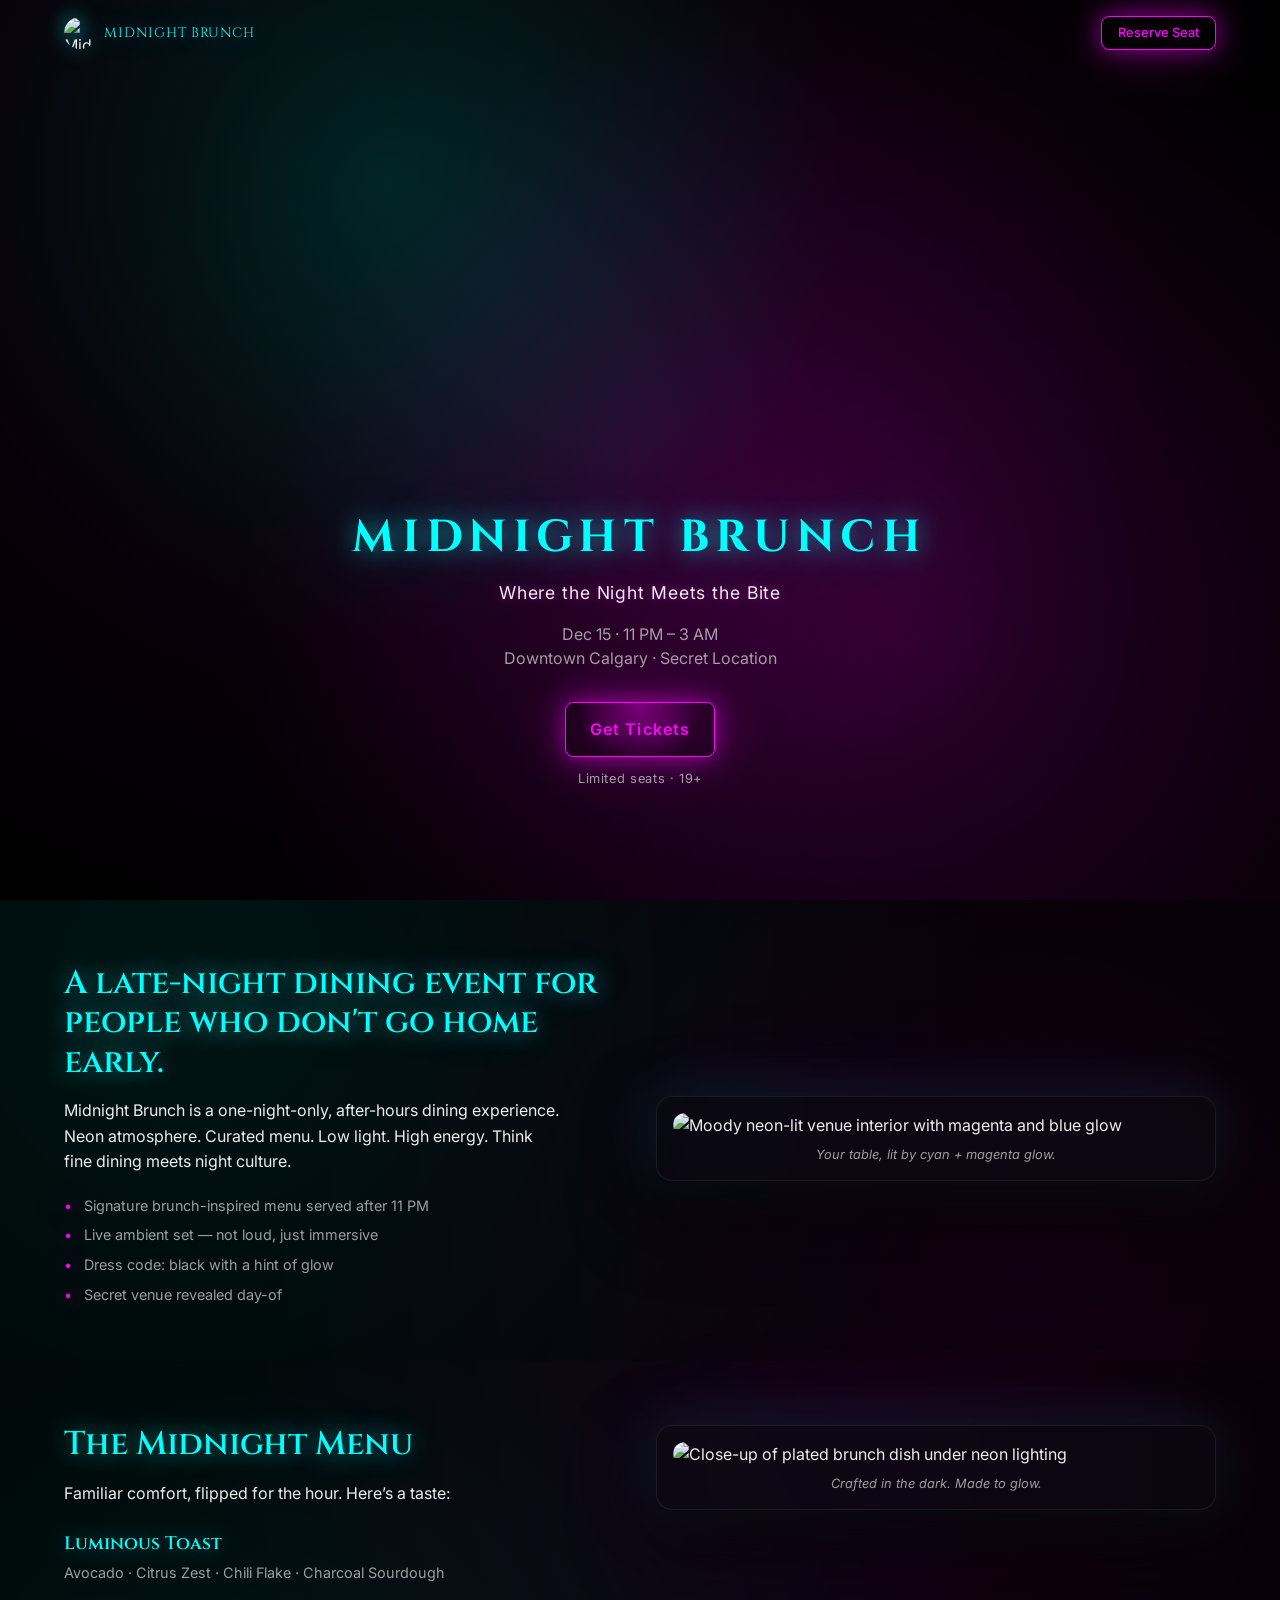
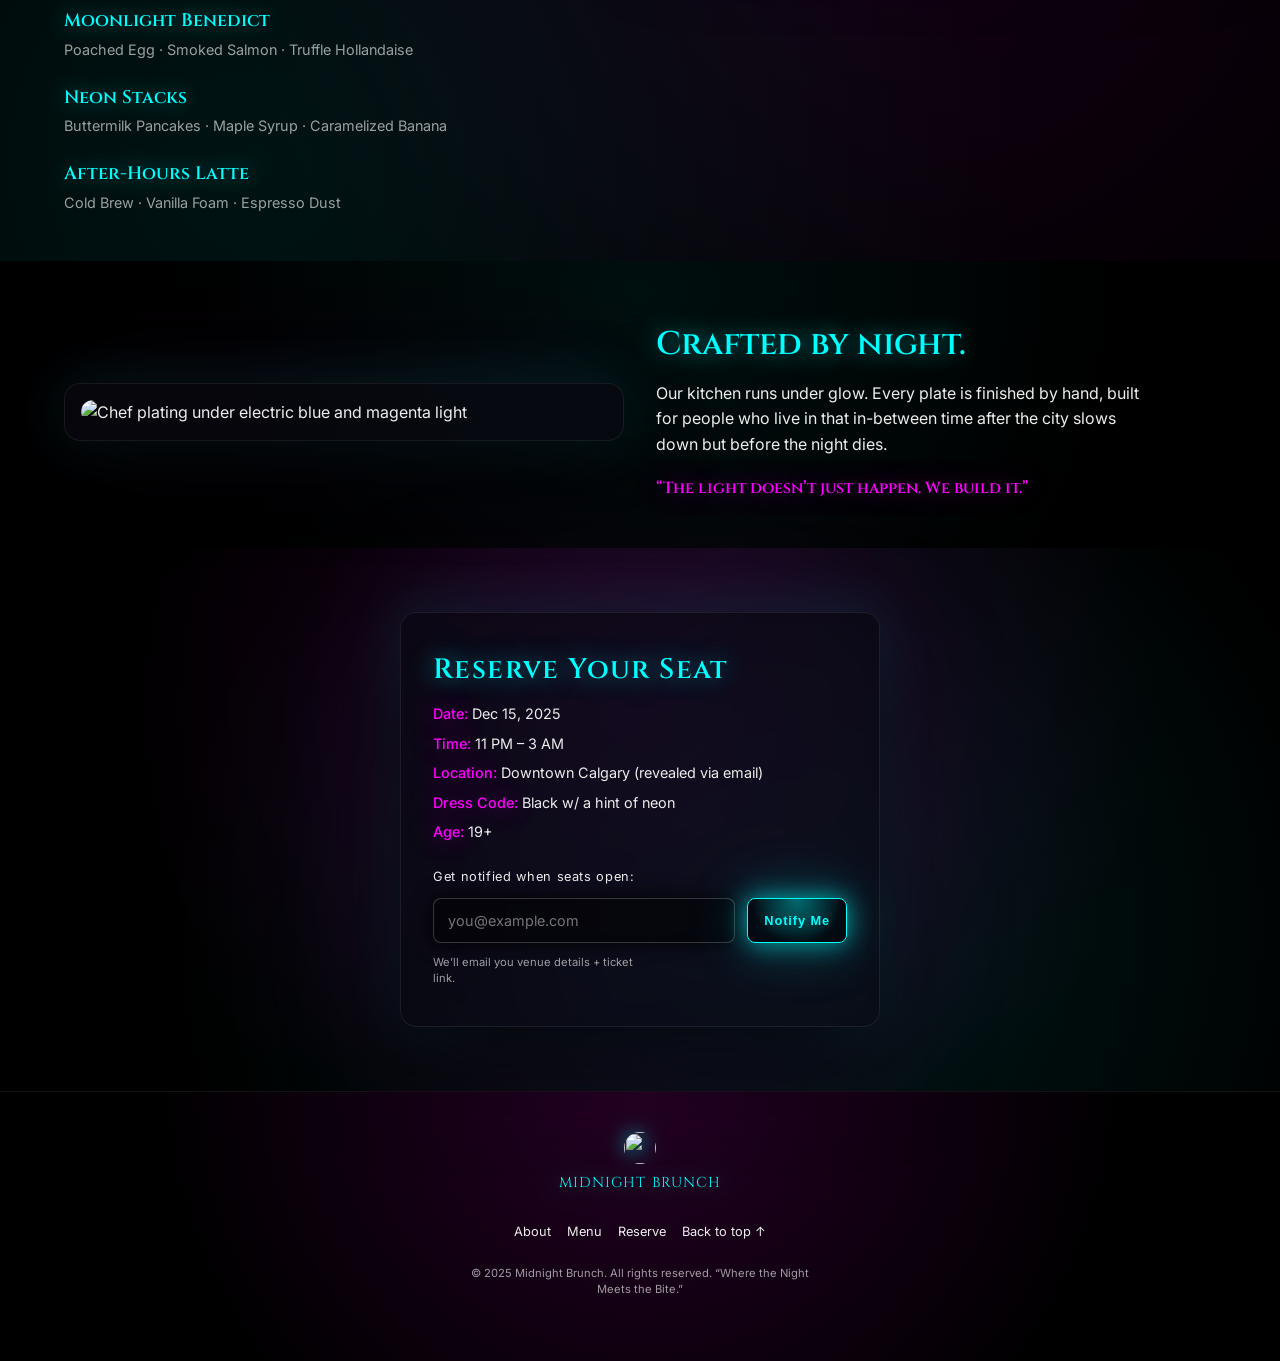
==== index.html @ 927e7ade "first commit" ====
<!DOCTYPE html>
<html lang="en">
<head>
  <meta charset="UTF-8" />
  <meta name="viewport" content="width=device-width, initial-scale=1.0" />
  <title>Midnight Brunch — Where the Night Meets the Bite</title>

  <!-- META for socials / preview -->
  <meta name="description" content="A neon late-night dining experience. Dec 15 · 11 PM – 3 AM · Downtown Calgary. Limited seats." />
  <meta property="og:title" content="Midnight Brunch" />
  <meta property="og:description" content="Where the Night Meets the Bite. Reserve before we sell out." />
  <meta property="og:image" content="assets/hero-bg.jpg" />

  <link rel="stylesheet" href="style.css" />
  <link rel="preconnect" href="https://fonts.gstatic.com" />
  <!-- You can swap these fonts later to Cinzel Decorative + Adobe Clean equivalents.
       For dev preview we’ll use Cinzel + Inter (Google Fonts, free). -->
  <link
    href="https://fonts.googleapis.com/css2?family=Cinzel:wght@600;700&family=Inter:wght@300;400;500;600&display=swap"
    rel="stylesheet"
  />
</head>

<body>
  <!-- ===========================
       HERO / CTA
  ============================ -->
  <header class="hero" id="top">
    <div class="overlay"></div>

    <nav class="nav">
      <div class="brand">
        <img src="assets/logo.svg" alt="Midnight Brunch logo" class="logo" />
        <span class="brand-text">MIDNIGHT BRUNCH</span>
      </div>

      <a class="nav-cta" href="#tickets">
        Reserve Seat
      </a>
    </nav>

    <div class="hero-content">
      <h1 class="hero-title">
        MIDNIGHT BRUNCH
      </h1>

      <p class="hero-tagline">
        Where the Night Meets the Bite
      </p>

      <p class="hero-details">
        Dec 15 · 11 PM – 3 AM<br />
        Downtown Calgary · Secret Location
      </p>

      <a class="primary-cta" href="#tickets">
        Get Tickets
      </a>

      <p class="note-limited">
        Limited seats · 19+
      </p>
    </div>
  </header>

  <!-- ===========================
       SECTION: WHAT IS THIS
  ============================ -->
  <section class="about" id="about">
    <div class="section-inner">
      <div class="about-text">
        <h2 class="section-heading">
          A late-night dining event for people who don't go home early.
        </h2>
        <p class="section-body">
          Midnight Brunch is a one-night-only, after-hours dining experience.
          Neon atmosphere. Curated menu. Low light. High energy.
          Think fine dining meets night culture.
        </p>

        <ul class="event-highlights">
          <li>Signature brunch-inspired menu served after 11 PM</li>
          <li>Live ambient set — not loud, just immersive</li>
          <li>Dress code: black with a hint of glow</li>
          <li>Secret venue revealed day-of</li>
        </ul>
      </div>

      <div class="about-image-card">
        <img
          src="assets/venue.jpg"
          alt="Moody neon-lit venue interior with magenta and blue glow"
          class="about-image"
        />
        <p class="img-caption">Your table, lit by cyan + magenta glow.</p>
      </div>
    </div>
  </section>

  <!-- ===========================
       SECTION: MENU PREVIEW
  ============================ -->
  <section class="menu-preview" id="menu">
    <div class="section-inner">
      <div class="menu-text">
        <h2 class="section-heading">
          The Midnight Menu
        </h2>
        <p class="section-body">
          Familiar comfort, flipped for the hour. Here’s a taste:
        </p>

        <div class="menu-items">
          <div class="menu-item">
            <h3 class="dish-name">Luminous Toast</h3>
            <p class="dish-desc">Avocado · Citrus Zest · Chili Flake · Charcoal Sourdough</p>
          </div>

          <div class="menu-item">
            <h3 class="dish-name">Moonlight Benedict</h3>
            <p class="dish-desc">Poached Egg · Smoked Salmon · Truffle Hollandaise</p>
          </div>

          <div class="menu-item">
            <h3 class="dish-name">Neon Stacks</h3>
            <p class="dish-desc">Buttermilk Pancakes · Maple Syrup · Caramelized Banana</p>
          </div>

          <div class="menu-item">
            <h3 class="dish-name">After-Hours Latte</h3>
            <p class="dish-desc">Cold Brew · Vanilla Foam · Espresso Dust</p>
          </div>
        </div>
      </div>

      <div class="menu-image-card">
        <img
          src="assets/menu.jpg"
          alt="Close-up of plated brunch dish under neon lighting"
          class="menu-image"
        />
        <p class="img-caption">Crafted in the dark. Made to glow.</p>
      </div>
    </div>
  </section>

  <!-- ===========================
       SECTION: EXPERIENCE / TEAM
  ============================ -->
  <section class="team" id="team">
    <div class="section-inner">
      <div class="team-image-card">
        <img
          src="assets/chef.jpg"
          alt="Chef plating under electric blue and magenta light"
          class="team-image"
        />
      </div>

      <div class="team-text">
        <h2 class="section-heading">
          Crafted by night.
        </h2>
        <p class="section-body">
          Our kitchen runs under glow. Every plate is finished by hand,
          built for people who live in that in-between time after the city slows
          down but before the night dies.
        </p>

        <p class="team-line">
          “The light doesn’t just happen. We build it.”
        </p>
      </div>
    </div>
  </section>

  <!-- ===========================
       SECTION: EVENT DETAILS / TICKETS
  ============================ -->
  <section class="tickets" id="tickets" aria-labelledby="tickets-heading">
    <div class="tickets-inner">
      <div class="tickets-card">
        <h2 class="tickets-heading" id="tickets-heading">
          Reserve Your Seat
        </h2>

        <ul class="tickets-details">
          <li><strong>Date:</strong> Dec 15, 2025</li>
          <li><strong>Time:</strong> 11 PM – 3 AM</li>
          <li><strong>Location:</strong> Downtown Calgary (revealed via email)</li>
          <li><strong>Dress Code:</strong> Black w/ a hint of neon</li>
          <li><strong>Age:</strong> 19+</li>
        </ul>

        <form class="tickets-form" action="#" method="post">
          <label class="form-label" for="email">Get notified when seats open:</label>
          <div class="form-row">
            <input
              id="email"
              name="email"
              class="input-email"
              type="email"
              placeholder="you@example.com"
              required
            />
            <button class="btn-reserve" type="submit">
              Notify Me
            </button>
          </div>
          <p class="form-hint">We’ll email you venue details + ticket link.</p>
        </form>
      </div>
    </div>
  </section>

  <!-- ===========================
       FOOTER
  ============================ -->
  <footer class="footer">
    <div class="footer-inner">
      <div class="footer-brand">
        <img src="assets/logo.svg" alt="" class="footer-logo" />
        <p class="footer-name">MIDNIGHT BRUNCH</p>
      </div>

      <ul class="footer-links">
        <li><a href="#about">About</a></li>
        <li><a href="#menu">Menu</a></li>
        <li><a href="#tickets">Reserve</a></li>
        <li><a href="#top">Back to top ↑</a></li>
      </ul>

      <p class="footer-legal">
        © 2025 Midnight Brunch. All rights reserved.  
        “Where the Night Meets the Bite.”
      </p>
    </div>
  </footer>
</body>
</html>
---- style.css ----
/* ---------------------------------
   Midnight Brunch Landing Page
   Style Sheet
   --------------------------------- */

/* ==============
   0. RESET / BASE
   ============== */

* {
  box-sizing: border-box;
  margin: 0;
  padding: 0;
}

:root {
  /* Core brand colors */
  --bg-deep: #000000;
  --bg-panel: rgba(10, 10, 20, 0.6); /* for glassy cards */
  --text-main: #ededed;
  --text-dim: rgba(237, 237, 237, 0.65);

  --blue-neon: #00ffff;
  --magenta-neon: #ff00ff;

  /* accent shadows / glows */
  --blue-glow: 0 0 25px rgba(0, 255, 255, 0.6),
               0 0 60px rgba(0, 255, 255, 0.3);
  --magenta-glow: 0 0 25px rgba(255, 0, 255, 0.5),
                  0 0 60px rgba(255, 0, 255, 0.25);

  --radius-card: 16px;
  --radius-btn: 8px;

  --font-display: "Cinzel", serif;   /* headings */
  --font-body: "Inter", system-ui, -apple-system, BlinkMacSystemFont,
               "Segoe UI", Roboto, "Helvetica Neue", sans-serif;
}

html,
body {
  background-color: var(--bg-deep);
  color: var(--text-main);
  font-family: var(--font-body);
  line-height: 1.5;
  -webkit-font-smoothing: antialiased;
  scroll-behavior: smooth;
  min-height: 100%;
}

/* Utility helpers */
.section-inner,
.tickets-inner,
.footer-inner {
  max-width: 1200px;
  width: 90%;
  margin: 0 auto;
  position: relative;
  z-index: 2;
}

img {
  max-width: 100%;
  display: block;
  border-radius: var(--radius-card);
}

/* Headings */
.section-heading {
  font-family: var(--font-display);
  font-weight: 600;
  color: var(--blue-neon);
  text-shadow: var(--blue-glow);
  font-size: clamp(1.5rem, 1vw + 1rem, 2rem);
  line-height: 1.2;
  margin-bottom: 1rem;
}

.dish-name {
  font-family: var(--font-display);
  font-weight: 600;
  font-size: 1.125rem;
  color: var(--blue-neon);
  text-shadow: var(--blue-glow);
}

.section-body {
  color: var(--text-main);
  font-size: 1rem;
  font-weight: 400;
  line-height: 1.6;
  margin-bottom: 1.25rem;
  max-width: 50ch;
}

.img-caption {
  font-size: 0.8rem;
  color: var(--text-dim);
  margin-top: 0.5rem;
  font-style: italic;
  text-align: center;
}

ul {
  list-style: none;
}

/* ---------------------------------
   1. HERO SECTION
   --------------------------------- */

.hero {
  position: relative;
  min-height: 100vh;
  background: radial-gradient(
      circle at 30% 20%,
      rgba(0, 255, 255, 0.2) 0%,
      rgba(255, 0, 255, 0.05) 40%,
      rgba(0, 0, 0, 0) 70%
    ),
    radial-gradient(
      circle at 70% 70%,
      rgba(255, 0, 255, 0.25) 0%,
      rgba(0, 0, 0, 0) 60%
    ),
    var(--bg-deep);
  display: flex;
  flex-direction: column;
  justify-content: space-between;
  padding-bottom: 4rem;
  padding-top: 1rem;
  overflow: hidden;
}

/* faint film grain overlay vibe */
.hero .overlay {
  pointer-events: none;
  position: absolute;
  inset: 0;
  background: radial-gradient(
    circle at center,
    rgba(0, 0, 0, 0) 0%,
    rgba(0, 0, 0, 0.4) 70%
  );
  z-index: 1;
}

/* NAV BAR */
.nav {
  position: relative;
  z-index: 2;
  max-width: 1200px;
  width: 90%;
  margin: 0 auto 2rem auto;
  display: flex;
  align-items: center;
  justify-content: space-between;
}

.brand {
  display: flex;
  align-items: center;
  gap: 0.5rem;
}

.logo {
  width: 32px;
  height: 32px;
  object-fit: contain;
  filter: drop-shadow(0 0 10px rgba(0,255,255,0.7));
}

.brand-text {
  font-family: var(--font-display);
  font-size: 0.85rem;
  color: var(--blue-neon);
  text-shadow: var(--blue-glow);
  letter-spacing: 0.07em;
}

.nav-cta {
  background: rgba(0, 0, 0, 0.4);
  border: 1px solid var(--magenta-neon);
  color: var(--magenta-neon);
  text-shadow: var(--magenta-glow);
  padding: 0.6rem 1rem;
  border-radius: var(--radius-btn);
  font-size: 0.8rem;
  font-weight: 500;
  line-height: 1;
  text-decoration: none;
  box-shadow: var(--magenta-glow);
  transition: all 0.15s linear;
}

.nav-cta:hover {
  background: rgba(255, 0, 255, 0.08);
  box-shadow: 0 0 30px rgba(255, 0, 255, 0.6);
}

/* HERO CONTENT */
.hero-content {
  position: relative;
  z-index: 2;
  max-width: 1200px;
  width: 90%;
  margin: 0 auto;
  text-align: center;
  padding-bottom: 3rem;
}

.hero-title {
  font-family: var(--font-display);
  font-weight: 700;
  font-size: clamp(2rem, 1vw + 1.5rem, 3rem);
  color: var(--blue-neon);
  text-shadow: var(--blue-glow);
  letter-spacing: 0.15em;
  line-height: 1.15;
  margin-bottom: 1rem;
}

.hero-tagline {
  font-size: 1rem;
  font-weight: 400;
  color: var(--text-main);
  text-shadow: 0 0 10px rgba(255,0,255,0.4);
  margin-bottom: 1rem;
  letter-spacing: 0.05em;
}

.hero-details {
  font-size: 0.9rem;
  color: var(--text-dim);
  line-height: 1.5;
  margin-bottom: 2rem;
}

/* Main call to action button */
.primary-cta {
  display: inline-block;
  background: radial-gradient(
    circle at 50% 0%,
    rgba(255, 0, 255, 0.4) 0%,
    rgba(0, 0, 0, 0) 70%
  );
  border: 1px solid var(--magenta-neon);
  color: var(--magenta-neon);
  text-shadow: var(--magenta-glow);
  box-shadow: var(--magenta-glow);
  padding: 0.9rem 1.5rem;
  border-radius: var(--radius-btn);
  font-size: 0.9rem;
  font-weight: 600;
  letter-spacing: 0.07em;
  text-decoration: none;
  transition: all 0.15s linear;
}

.primary-cta:hover {
  background: rgba(255,0,255,0.08);
  box-shadow: 0 0 40px rgba(255,0,255,0.7);
}

.note-limited {
  margin-top: 0.75rem;
  font-size: 0.75rem;
  color: var(--text-dim);
  letter-spacing: 0.05em;
}

/* ---------------------------------
   2. ABOUT SECTION
   --------------------------------- */

.about {
  padding: 4rem 0 3rem;
  position: relative;
  background:
    radial-gradient(
      circle at 15% 20%,
      rgba(0,255,255,0.08) 0%,
      rgba(0,0,0,0) 70%
    ),
    radial-gradient(
      circle at 80% 80%,
      rgba(255,0,255,0.07) 0%,
      rgba(0,0,0,0) 70%
    ),
    var(--bg-deep);
}

.about .section-inner {
  display: grid;
  gap: 2rem;
}

.about-text .event-highlights {
  margin-top: 1rem;
  color: var(--text-dim);
  font-size: 0.9rem;
  line-height: 1.5;
}

.about-text .event-highlights li {
  margin-bottom: 0.5rem;
  position: relative;
  padding-left: 1.25rem;
}

.about-text .event-highlights li::before {
  content: "•";
  position: absolute;
  left: 0;
  top: 0;
  color: var(--magenta-neon);
  text-shadow: var(--magenta-glow);
}

.about-image-card {
  background: var(--bg-panel);
  border: 1px solid rgba(255,255,255,0.07);
  box-shadow: 0 30px 80px rgba(0,0,0,0.8),
              0 0 60px rgba(0,255,255,0.12),
              0 0 120px rgba(255,0,255,0.08);
  border-radius: var(--radius-card);
  padding: 1rem;
}

.about-image {
  width: 100%;
  height: auto;
  border-radius: var(--radius-card);
  object-fit: cover;
}

/* ---------------------------------
   3. MENU PREVIEW
   --------------------------------- */

.menu-preview {
  padding: 4rem 0 3rem;
  background:
    radial-gradient(
      circle at 70% 20%,
      rgba(255,0,255,0.08) 0%,
      rgba(0,0,0,0) 70%
    ),
    radial-gradient(
      circle at 20% 80%,
      rgba(0,255,255,0.08) 0%,
      rgba(0,0,0,0) 70%
    ),
    var(--bg-deep);
}

.menu-preview .section-inner {
  display: grid;
  gap: 2rem;
}

.menu-items {
  display: grid;
  gap: 1.5rem;
  margin-top: 1.5rem;
}

.menu-item .dish-desc {
  font-size: 0.9rem;
  color: var(--text-dim);
  line-height: 1.4;
  margin-top: 0.35rem;
}

.menu-image-card {
  background: var(--bg-panel);
  border: 1px solid rgba(255,255,255,0.07);
  box-shadow: 0 30px 80px rgba(0,0,0,0.8),
              0 0 60px rgba(0,255,255,0.12),
              0 0 120px rgba(255,0,255,0.08);
  border-radius: var(--radius-card);
  padding: 1rem;
}

.menu-image {
  width: 100%;
  border-radius: var(--radius-card);
  object-fit: cover;
}

/* ---------------------------------
   4. TEAM / EXPERIENCE
   --------------------------------- */

.team {
  padding: 4rem 0 3rem;
  background:
    radial-gradient(
      circle at 50% 10%,
      rgba(0,255,255,0.06) 0%,
      rgba(0,0,0,0) 70%
    ),
    var(--bg-deep);
}

.team .section-inner {
  display: grid;
  gap: 2rem;
}

.team-image-card {
  background: var(--bg-panel);
  border: 1px solid rgba(255,255,255,0.07);
  box-shadow: 0 30px 80px rgba(0,0,0,0.8),
              0 0 60px rgba(0,255,255,0.12),
              0 0 120px rgba(255,0,255,0.08);
  border-radius: var(--radius-card);
  padding: 1rem;
}

.team-image {
  width: 100%;
  border-radius: var(--radius-card);
  object-fit: cover;
}

.team-text .team-line {
  margin-top: 1rem;
  font-family: var(--font-display);
  font-weight: 600;
  font-size: 1rem;
  color: var(--magenta-neon);
  text-shadow: var(--magenta-glow);
  line-height: 1.4;
}

/* ---------------------------------
   5. TICKETS / FORM
   --------------------------------- */

.tickets {
  position: relative;
  padding: 4rem 0 4rem;
  background:
    radial-gradient(
      circle at 50% 30%,
      rgba(255,0,255,0.12) 0%,
      rgba(0,0,0,0) 70%
    ),
    radial-gradient(
      circle at 60% 70%,
      rgba(0,255,255,0.1) 0%,
      rgba(0,0,0,0) 70%
    ),
    var(--bg-deep);
}

.tickets-inner {
  display: flex;
  justify-content: center;
}

.tickets-card {
  width: 100%;
  max-width: 480px;
  background: rgba(10,10,20,0.55);
  border: 1px solid rgba(255,255,255,0.08);
  border-radius: var(--radius-card);
  box-shadow:
    0 30px 100px rgba(0,0,0,0.9),
    0 0 60px rgba(0,255,255,0.14),
    0 0 160px rgba(255,0,255,0.12);
  padding: 2rem 1.5rem;
  text-align: left;
  backdrop-filter: blur(6px);
  -webkit-backdrop-filter: blur(6px);
}

.tickets-heading {
  font-family: var(--font-display);
  font-weight: 600;
  font-size: 1.5rem;
  color: var(--blue-neon);
  text-shadow: var(--blue-glow);
  margin-bottom: 1rem;
  letter-spacing: 0.05em;
  line-height: 1.2;
}

.tickets-details {
  font-size: 0.9rem;
  color: var(--text-main);
  line-height: 1.6;
  margin-bottom: 1.5rem;
}

.tickets-details li + li {
  margin-top: 0.4rem;
}

.tickets-details strong {
  color: var(--magenta-neon);
  text-shadow: var(--magenta-glow);
  font-weight: 500;
}

/* FORM */
.tickets-form {
  display: grid;
  gap: 0.75rem;
}

.form-label {
  font-size: 0.8rem;
  color: var(--text-main);
  letter-spacing: 0.05em;
}

.form-row {
  display: flex;
  flex-wrap: wrap;
  gap: 0.75rem;
}

.input-email {
  flex: 1;
  min-width: 0;
  background: rgba(0,0,0,0.5);
  border: 1px solid rgba(255,255,255,0.2);
  border-radius: var(--radius-btn);
  color: var(--text-main);
  font-family: var(--font-body);
  font-size: 0.9rem;
  padding: 0.8rem 0.9rem;
  outline: none;
  box-shadow: 0 0 20px rgba(0,0,0,0.9);
}

.input-email:focus {
  border-color: var(--blue-neon);
  box-shadow: 0 0 15px rgba(0,255,255,0.6), 0 0 40px rgba(0,255,255,0.3);
}

.btn-reserve {
  background: radial-gradient(
    circle at 50% 0%,
    rgba(0,255,255,0.4) 0%,
    rgba(0,0,0,0) 70%
  );
  border: 1px solid var(--blue-neon);
  color: var(--blue-neon);
  text-shadow: var(--blue-glow);
  box-shadow: var(--blue-glow);
  border-radius: var(--radius-btn);
  padding: 0.8rem 1rem;
  font-size: 0.8rem;
  font-weight: 600;
  letter-spacing: 0.07em;
  cursor: pointer;
  flex-shrink: 0;
  background-color: rgba(0,0,0,0.4);
}

.btn-reserve:hover {
  background-color: rgba(0,255,255,0.08);
  box-shadow: 0 0 40px rgba(0,255,255,0.7);
}

.form-hint {
  font-size: 0.7rem;
  color: var(--text-dim);
  line-height: 1.4;
  max-width: 32ch;
}

/* ---------------------------------
   6. FOOTER
   --------------------------------- */

.footer {
  background-color: #000000;
  border-top: 1px solid rgba(255,255,255,0.07);
  padding: 2.5rem 0 4rem;
  position: relative;
  background-image: radial-gradient(
    circle at 50% -10%,
    rgba(255, 0, 255, 0.15) 0%,
    rgba(0, 0, 0, 0) 70%
  );
}

.footer-inner {
  text-align: center;
}

.footer-brand {
  display: flex;
  flex-direction: column;
  align-items: center;
  gap: 0.5rem;
  margin-bottom: 1.5rem;
}

.footer-logo {
  width: 32px;
  height: 32px;
  object-fit: contain;
  filter: drop-shadow(0 0 10px rgba(0,255,255,0.7));
}

.footer-name {
  font-family: var(--font-display);
  font-size: 0.9rem;
  color: var(--blue-neon);
  text-shadow: var(--blue-glow);
  letter-spacing: 0.07em;
}

.footer-links {
  list-style: none;
  display: flex;
  flex-wrap: wrap;
  gap: 1rem;
  justify-content: center;
  margin-bottom: 1.5rem;
}

.footer-links a {
  color: var(--text-main);
  font-size: 0.8rem;
  text-decoration: none;
  transition: color 0.15s linear, text-shadow 0.15s linear;
}

.footer-links a:hover {
  color: var(--magenta-neon);
  text-shadow: var(--magenta-glow);
}

.footer-legal {
  font-size: 0.7rem;
  color: var(--text-dim);
  line-height: 1.4;
  max-width: 50ch;
  margin: 0 auto;
  text-align: center;
}

/* ---------------------------------
   7. RESPONSIVE LAYOUT
   --------------------------------- */

/* On wider screens, put sections into 2-column layouts
   (image/text side by side) */
@media (min-width: 768px) {
  .about .section-inner {
    grid-template-columns: 1fr 1fr;
    align-items: center;
  }

  .menu-preview .section-inner {
    grid-template-columns: 1fr 1fr;
    align-items: flex-start;
  }

  .team .section-inner {
    grid-template-columns: 1fr 1fr;
    align-items: center;
  }

  .hero-content {
    max-width: 800px;
  }

  .hero-title {
    font-size: clamp(2.5rem, 1vw + 2rem, 3.5rem);
  }

  .hero-tagline {
    font-size: 1.1rem;
  }

  .hero-details {
    font-size: 1rem;
  }

  .primary-cta {
    font-size: 1rem;
  }

  .note-limited {
    font-size: 0.8rem;
  }

  .tickets-card {
    padding: 2.5rem 2rem;
  }

  .tickets-heading {
    font-size: 1.75rem;
  }

  .section-heading {
    font-size: clamp(1.75rem, 1vw + 1.25rem, 2.25rem);
  }
}
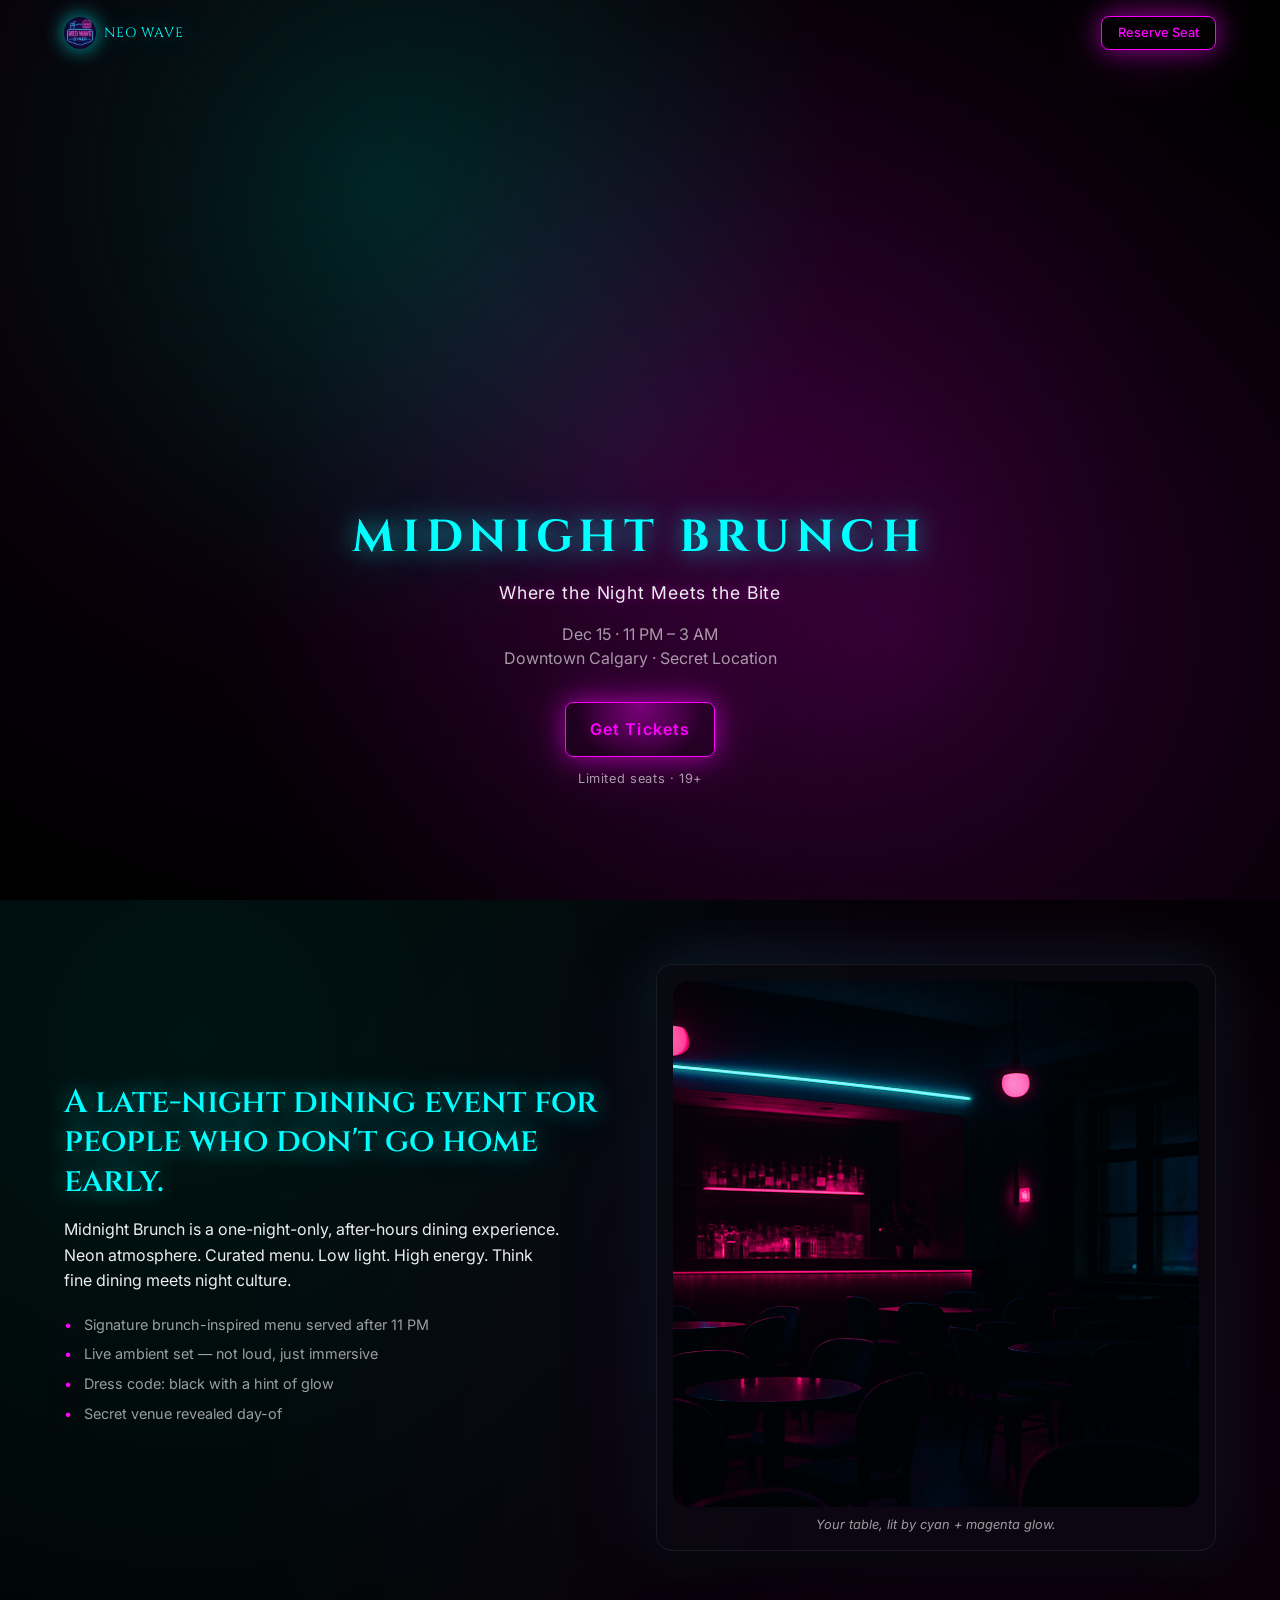
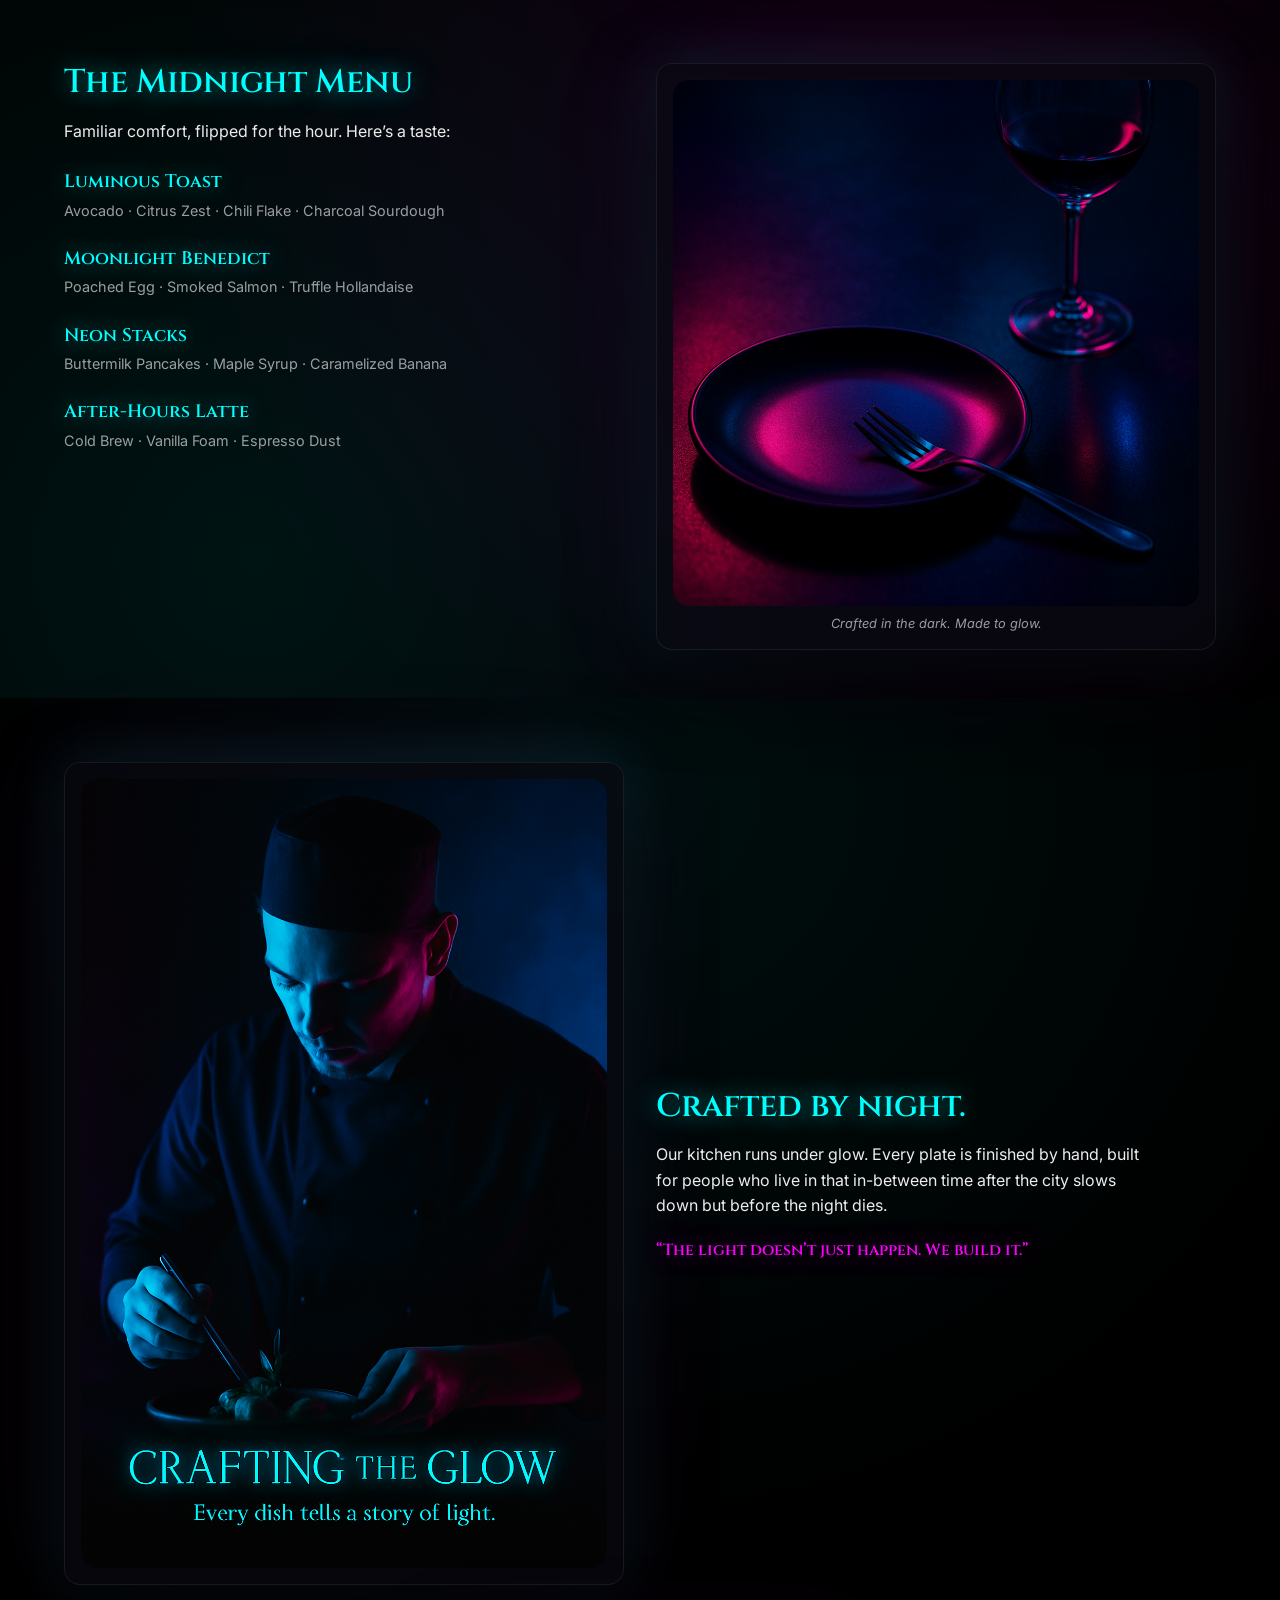
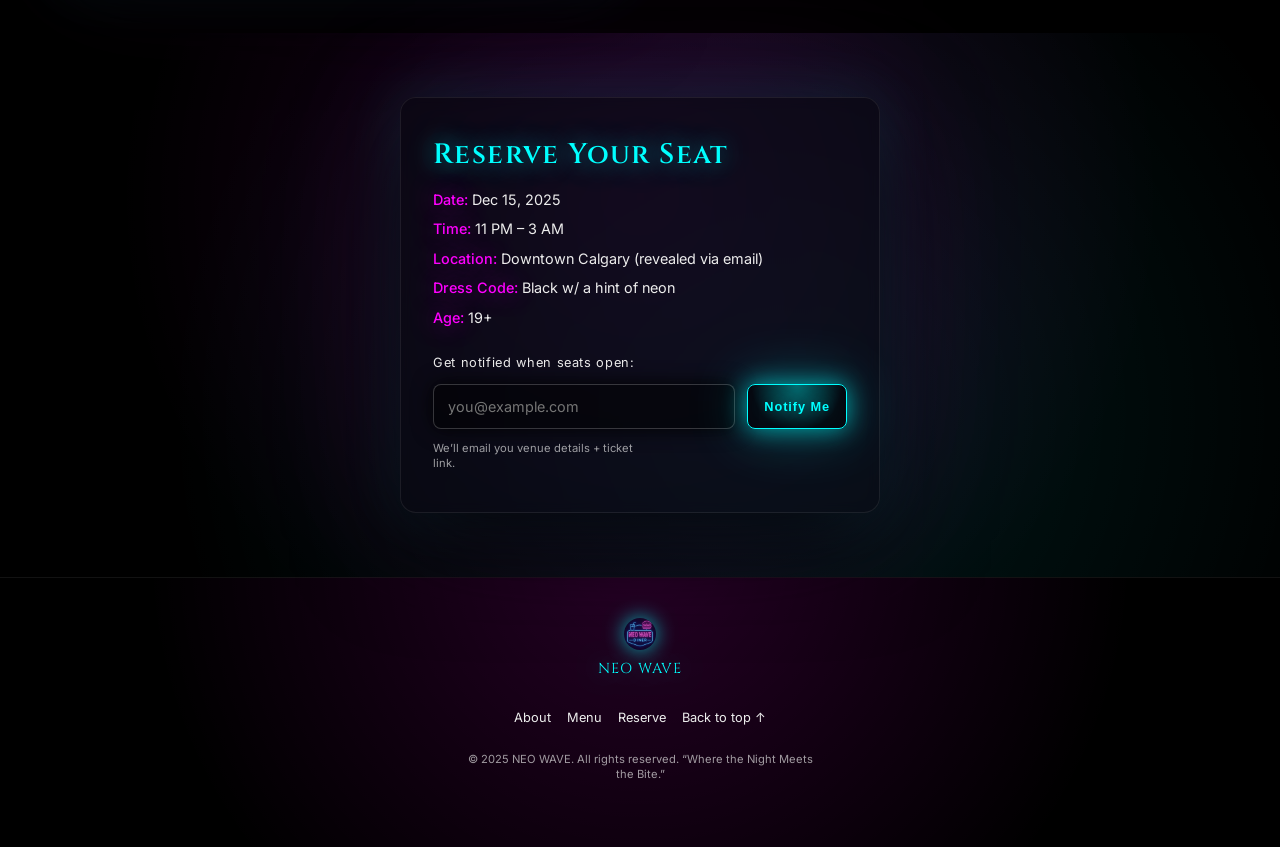
==== commit 11188f2f: "2ND COMMIT" ====
--- a/index.html
+++ b/index.html
@@ -30,8 +30,8 @@
 
     <nav class="nav">
       <div class="brand">
-        <img src="assets/logo.svg" alt="Midnight Brunch logo" class="logo" />
-        <span class="brand-text">MIDNIGHT BRUNCH</span>
+        <img src="assets/logo.png" alt="NEO WAVE LOGO" class="logo" />
+        <span class="brand-text">NEO WAVE</span>
       </div>
 
       <a class="nav-cta" href="#tickets">
@@ -88,7 +88,7 @@
 
       <div class="about-image-card">
         <img
-          src="assets/venue.jpg"
+          src="assets/venue.png"
           alt="Moody neon-lit venue interior with magenta and blue glow"
           class="about-image"
         />
@@ -135,7 +135,7 @@
 
       <div class="menu-image-card">
         <img
-          src="assets/menu.jpg"
+          src="assets/menu.png"
           alt="Close-up of plated brunch dish under neon lighting"
           class="menu-image"
         />
@@ -151,7 +151,7 @@
     <div class="section-inner">
       <div class="team-image-card">
         <img
-          src="assets/chef.jpg"
+          src="assets/chef.png"
           alt="Chef plating under electric blue and magenta light"
           class="team-image"
         />
@@ -219,8 +219,8 @@
   <footer class="footer">
     <div class="footer-inner">
       <div class="footer-brand">
-        <img src="assets/logo.svg" alt="" class="footer-logo" />
-        <p class="footer-name">MIDNIGHT BRUNCH</p>
+        <img src="assets/logo.png" alt="" class="footer-logo" />
+        <p class="footer-name">NEO WAVE</p>
       </div>
 
       <ul class="footer-links">
@@ -231,7 +231,7 @@
       </ul>
 
       <p class="footer-legal">
-        © 2025 Midnight Brunch. All rights reserved.  
+        © 2025 NEO WAVE. All rights reserved.  
         “Where the Night Meets the Bite.”
       </p>
     </div>
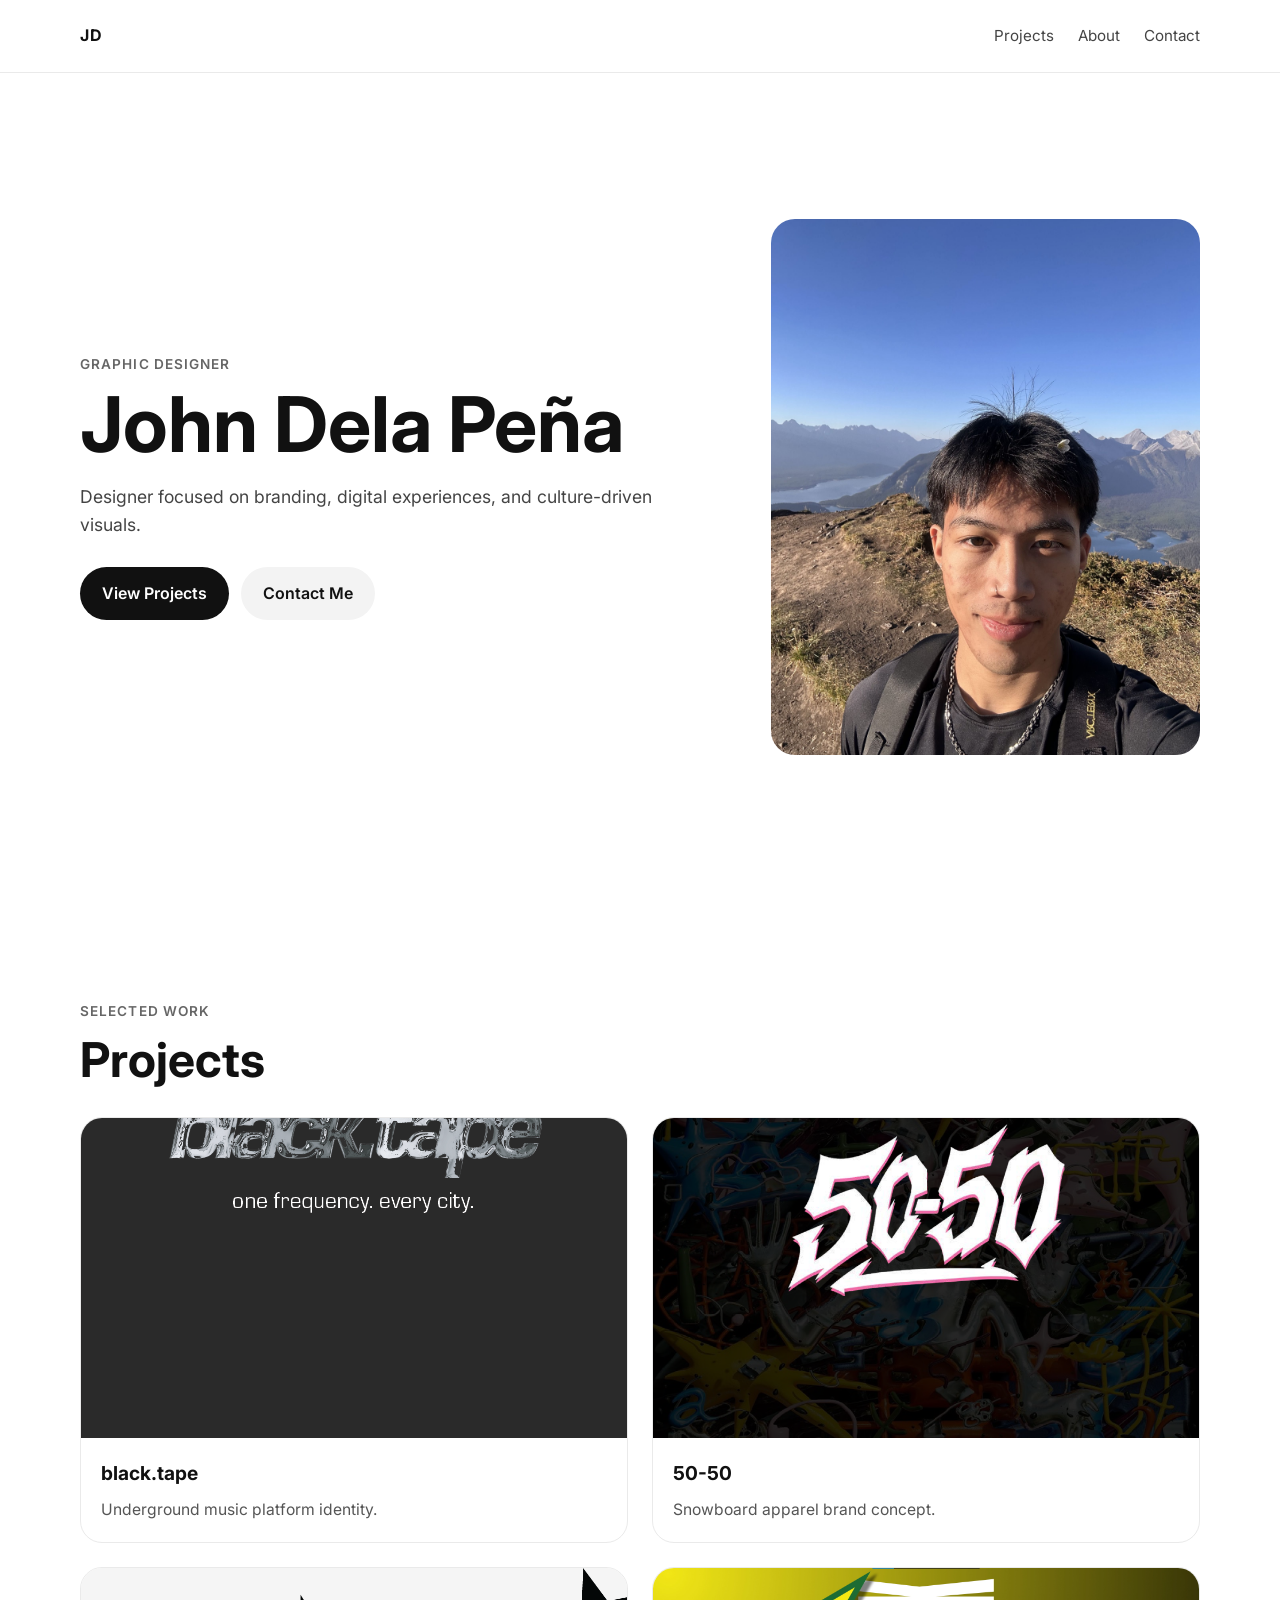
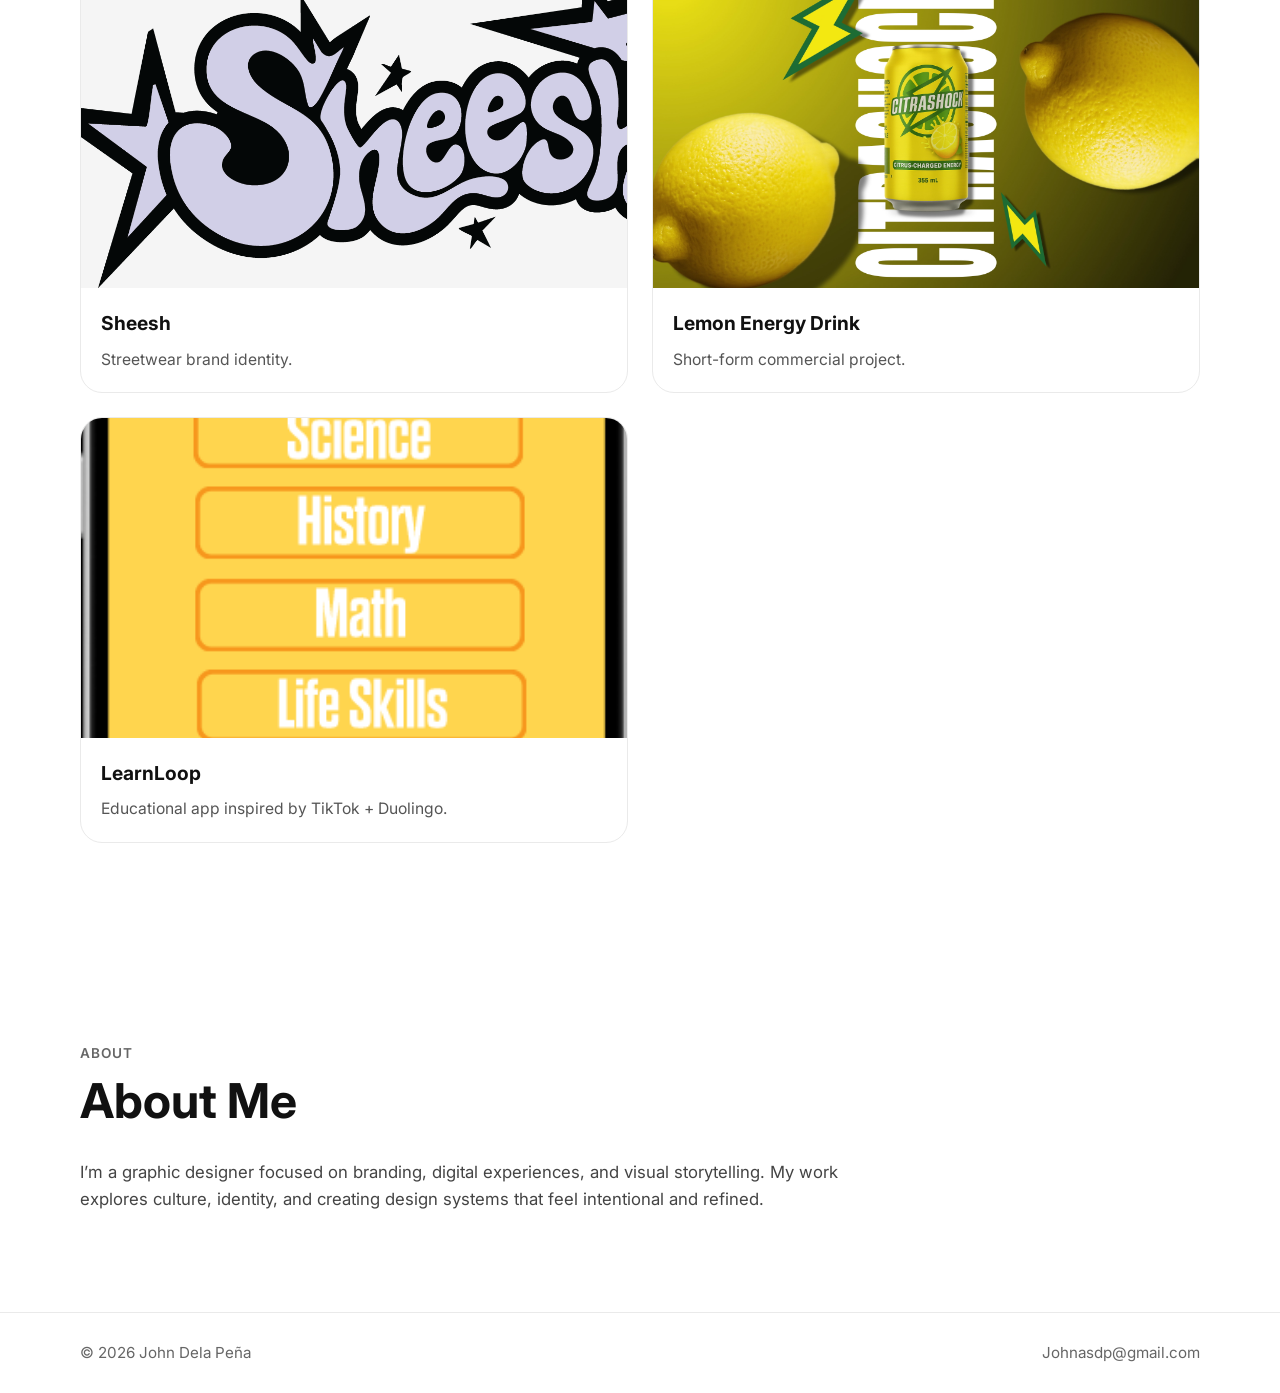
==== commit 3e55bd55: "first commit first commit" ====
--- a/index.html
+++ b/index.html
@@ -3,238 +3,131 @@
 <head>
   <meta charset="UTF-8" />
   <meta name="viewport" content="width=device-width, initial-scale=1.0" />
-  <title>Midnight Brunch — Where the Night Meets the Bite</title>
+  <title>John Dela Peña | Portfolio</title>
 
-  <!-- META for socials / preview -->
-  <meta name="description" content="A neon late-night dining experience. Dec 15 · 11 PM – 3 AM · Downtown Calgary. Limited seats." />
-  <meta property="og:title" content="Midnight Brunch" />
-  <meta property="og:description" content="Where the Night Meets the Bite. Reserve before we sell out." />
-  <meta property="og:image" content="assets/hero-bg.jpg" />
+  <link rel="preconnect" href="https://fonts.googleapis.com" />
+  <link rel="preconnect" href="https://fonts.gstatic.com" crossorigin />
+  <link href="https://fonts.googleapis.com/css2?family=Inter:wght@400;500;600;700&display=swap" rel="stylesheet" />
 
   <link rel="stylesheet" href="style.css" />
-  <link rel="preconnect" href="https://fonts.gstatic.com" />
-  <!-- You can swap these fonts later to Cinzel Decorative + Adobe Clean equivalents.
-       For dev preview we’ll use Cinzel + Inter (Google Fonts, free). -->
-  <link
-    href="https://fonts.googleapis.com/css2?family=Cinzel:wght@600;700&family=Inter:wght@300;400;500;600&display=swap"
-    rel="stylesheet"
-  />
 </head>
 
 <body>
-  <!-- ===========================
-       HERO / CTA
-  ============================ -->
-  <header class="hero" id="top">
-    <div class="overlay"></div>
 
-    <nav class="nav">
-      <div class="brand">
-        <img src="assets/logo.png" alt="NEO WAVE LOGO" class="logo" />
-        <span class="brand-text">NEO WAVE</span>
-      </div>
+  <!-- HEADER -->
+  <header class="site-header">
+    <div class="container header-inner">
+      <a href="./index.html" class="logo">JD</a>
 
-      <a class="nav-cta" href="#tickets">
-        Reserve Seat
-      </a>
-    </nav>
-
-    <div class="hero-content">
-      <h1 class="hero-title">
-        MIDNIGHT BRUNCH
-      </h1>
-
-      <p class="hero-tagline">
-        Where the Night Meets the Bite
-      </p>
-
-      <p class="hero-details">
-        Dec 15 · 11 PM – 3 AM<br />
-        Downtown Calgary · Secret Location
-      </p>
-
-      <a class="primary-cta" href="#tickets">
-        Get Tickets
-      </a>
-
-      <p class="note-limited">
-        Limited seats · 19+
-      </p>
+      <nav class="nav">
+        <a href="#projects">Projects</a>
+        <a href="#about">About</a>
+        <a href="mailto:Johnasdp@gmail.com">Contact</a>
+      </nav>
     </div>
   </header>
 
-  <!-- ===========================
-       SECTION: WHAT IS THIS
-  ============================ -->
-  <section class="about" id="about">
-    <div class="section-inner">
-      <div class="about-text">
-        <h2 class="section-heading">
-          A late-night dining event for people who don't go home early.
-        </h2>
-        <p class="section-body">
-          Midnight Brunch is a one-night-only, after-hours dining experience.
-          Neon atmosphere. Curated menu. Low light. High energy.
-          Think fine dining meets night culture.
+  <!-- HERO -->
+  <main>
+    <section class="hero container">
+      <div class="hero-text">
+        <p class="eyebrow">Graphic Designer</p>
+        <h1>John Dela Peña</h1>
+
+        <p class="hero-description">
+          Designer focused on branding, digital experiences, and culture-driven visuals.
         </p>
 
-        <ul class="event-highlights">
-          <li>Signature brunch-inspired menu served after 11 PM</li>
-          <li>Live ambient set — not loud, just immersive</li>
-          <li>Dress code: black with a hint of glow</li>
-          <li>Secret venue revealed day-of</li>
-        </ul>
-      </div>
-
-      <div class="about-image-card">
-        <img
-          src="assets/venue.png"
-          alt="Moody neon-lit venue interior with magenta and blue glow"
-          class="about-image"
-        />
-        <p class="img-caption">Your table, lit by cyan + magenta glow.</p>
-      </div>
-    </div>
-  </section>
-
-  <!-- ===========================
-       SECTION: MENU PREVIEW
-  ============================ -->
-  <section class="menu-preview" id="menu">
-    <div class="section-inner">
-      <div class="menu-text">
-        <h2 class="section-heading">
-          The Midnight Menu
-        </h2>
-        <p class="section-body">
-          Familiar comfort, flipped for the hour. Here’s a taste:
-        </p>
-
-        <div class="menu-items">
-          <div class="menu-item">
-            <h3 class="dish-name">Luminous Toast</h3>
-            <p class="dish-desc">Avocado · Citrus Zest · Chili Flake · Charcoal Sourdough</p>
-          </div>
-
-          <div class="menu-item">
-            <h3 class="dish-name">Moonlight Benedict</h3>
-            <p class="dish-desc">Poached Egg · Smoked Salmon · Truffle Hollandaise</p>
-          </div>
-
-          <div class="menu-item">
-            <h3 class="dish-name">Neon Stacks</h3>
-            <p class="dish-desc">Buttermilk Pancakes · Maple Syrup · Caramelized Banana</p>
-          </div>
-
-          <div class="menu-item">
-            <h3 class="dish-name">After-Hours Latte</h3>
-            <p class="dish-desc">Cold Brew · Vanilla Foam · Espresso Dust</p>
-          </div>
+        <div class="hero-actions">
+          <a class="button" href="#projects">View Projects</a>
+          <a class="button button-secondary" href="mailto:Johnasdp@gmail.com">Contact Me</a>
         </div>
       </div>
 
-      <div class="menu-image-card">
-        <img
-          src="assets/menu.png"
-          alt="Close-up of plated brunch dish under neon lighting"
-          class="menu-image"
-        />
-        <p class="img-caption">Crafted in the dark. Made to glow.</p>
+      <div class="hero-image">
+        <img src="images/profile.jpg" alt="John Dela Peña" />
       </div>
-    </div>
-  </section>
+    </section>
 
-  <!-- ===========================
-       SECTION: EXPERIENCE / TEAM
-  ============================ -->
-  <section class="team" id="team">
-    <div class="section-inner">
-      <div class="team-image-card">
-        <img
-          src="assets/chef.png"
-          alt="Chef plating under electric blue and magenta light"
-          class="team-image"
-        />
+    <!-- PROJECTS -->
+    <section id="projects" class="projects-section container">
+      <div class="section-heading">
+        <p class="eyebrow">Selected Work</p>
+        <h2>Projects</h2>
       </div>
 
-      <div class="team-text">
-        <h2 class="section-heading">
-          Crafted by night.
-        </h2>
-        <p class="section-body">
-          Our kitchen runs under glow. Every plate is finished by hand,
-          built for people who live in that in-between time after the city slows
-          down but before the night dies.
-        </p>
+      <div class="projects-grid">
 
-        <p class="team-line">
-          “The light doesn’t just happen. We build it.”
-        </p>
+        <!-- BLACKTAPE -->
+        <a class="project-card" href="./projects/blacktape.html">
+          <img src="images/blacktape/blacktape-1.png" alt="black.tape preview" />
+          <div class="project-card-content">
+            <h3>black.tape</h3>
+            <p>Underground music platform identity.</p>
+          </div>
+        </a>
+
+        <!-- FIFTY50 -->
+        <a class="project-card" href="./projects/fifty50.html">
+          <img src="images/fifty50/fifty50-1.png" alt="50-50 preview" />
+          <div class="project-card-content">
+            <h3>50-50</h3>
+            <p>Snowboard apparel brand concept.</p>
+          </div>
+        </a>
+
+        <!-- SHEESH -->
+        <a class="project-card" href="./projects/sheesh.html">
+          <img src="images/sheesh/sheesh-1.png" alt="Sheesh preview" />
+          <div class="project-card-content">
+            <h3>Sheesh</h3>
+            <p>Streetwear brand identity.</p>
+          </div>
+        </a>
+
+        <!-- COMMERCIAL -->
+        <a class="project-card" href="./projects/commercial.html">
+          <img src="images/commercial-thumb.png" alt="Lemon Energy Drink commercial preview" />
+          <div class="project-card-content">
+            <h3>Lemon Energy Drink</h3>
+            <p>Short-form commercial project.</p>
+          </div>
+        </a>
+
+        <!-- APP -->
+        <a class="project-card" href="./projects/app.html">
+          <img src="images/app/learnloop-1.png" alt="LearnLoop preview" />
+          <div class="project-card-content">
+            <h3>LearnLoop</h3>
+            <p>Educational app inspired by TikTok + Duolingo.</p>
+          </div>
+        </a>
+
       </div>
-    </div>
-  </section>
+    </section>
 
-  <!-- ===========================
-       SECTION: EVENT DETAILS / TICKETS
-  ============================ -->
-  <section class="tickets" id="tickets" aria-labelledby="tickets-heading">
-    <div class="tickets-inner">
-      <div class="tickets-card">
-        <h2 class="tickets-heading" id="tickets-heading">
-          Reserve Your Seat
-        </h2>
-
-        <ul class="tickets-details">
-          <li><strong>Date:</strong> Dec 15, 2025</li>
-          <li><strong>Time:</strong> 11 PM – 3 AM</li>
-          <li><strong>Location:</strong> Downtown Calgary (revealed via email)</li>
-          <li><strong>Dress Code:</strong> Black w/ a hint of neon</li>
-          <li><strong>Age:</strong> 19+</li>
-        </ul>
-
-        <form class="tickets-form" action="#" method="post">
-          <label class="form-label" for="email">Get notified when seats open:</label>
-          <div class="form-row">
-            <input
-              id="email"
-              name="email"
-              class="input-email"
-              type="email"
-              placeholder="you@example.com"
-              required
-            />
-            <button class="btn-reserve" type="submit">
-              Notify Me
-            </button>
-          </div>
-          <p class="form-hint">We’ll email you venue details + ticket link.</p>
-        </form>
-      </div>
-    </div>
-  </section>
-
-  <!-- ===========================
-       FOOTER
-  ============================ -->
-  <footer class="footer">
-    <div class="footer-inner">
-      <div class="footer-brand">
-        <img src="assets/logo.png" alt="" class="footer-logo" />
-        <p class="footer-name">NEO WAVE</p>
+    <!-- ABOUT -->
+    <section id="about" class="about-section container">
+      <div class="section-heading">
+        <p class="eyebrow">About</p>
+        <h2>About Me</h2>
       </div>
 
-      <ul class="footer-links">
-        <li><a href="#about">About</a></li>
-        <li><a href="#menu">Menu</a></li>
-        <li><a href="#tickets">Reserve</a></li>
-        <li><a href="#top">Back to top ↑</a></li>
-      </ul>
+      <p class="about-text">
+        I’m a graphic designer focused on branding, digital experiences, and visual storytelling.
+        My work explores culture, identity, and creating design systems that feel intentional and refined.
+      </p>
+    </section>
 
-      <p class="footer-legal">
-        © 2025 NEO WAVE. All rights reserved.  
-        “Where the Night Meets the Bite.”
-      </p>
+  </main>
+
+  <!-- FOOTER -->
+  <footer class="site-footer">
+    <div class="container footer-inner">
+      <p>© 2026 John Dela Peña</p>
+      <a href="mailto:Johnasdp@gmail.com">Johnasdp@gmail.com</a>
     </div>
   </footer>
+
 </body>
-</html>
+</html>
--- a/style.css
+++ b/style.css
@@ -1,706 +1,329 @@
-/* ---------------------------------
-   Midnight Brunch Landing Page
-   Style Sheet
-   --------------------------------- */
-
-/* ==============
-   0. RESET / BASE
-   ============== */
-
 * {
   box-sizing: border-box;
   margin: 0;
   padding: 0;
 }
 
-:root {
-  /* Core brand colors */
-  --bg-deep: #000000;
-  --bg-panel: rgba(10, 10, 20, 0.6); /* for glassy cards */
-  --text-main: #ededed;
-  --text-dim: rgba(237, 237, 237, 0.65);
-
-  --blue-neon: #00ffff;
-  --magenta-neon: #ff00ff;
-
-  /* accent shadows / glows */
-  --blue-glow: 0 0 25px rgba(0, 255, 255, 0.6),
-               0 0 60px rgba(0, 255, 255, 0.3);
-  --magenta-glow: 0 0 25px rgba(255, 0, 255, 0.5),
-                  0 0 60px rgba(255, 0, 255, 0.25);
-
-  --radius-card: 16px;
-  --radius-btn: 8px;
-
-  --font-display: "Cinzel", serif;   /* headings */
-  --font-body: "Inter", system-ui, -apple-system, BlinkMacSystemFont,
-               "Segoe UI", Roboto, "Helvetica Neue", sans-serif;
-}
-
-html,
+html {
+  scroll-behavior: smooth;
+}
+
 body {
-  background-color: var(--bg-deep);
-  color: var(--text-main);
-  font-family: var(--font-body);
-  line-height: 1.5;
-  -webkit-font-smoothing: antialiased;
-  scroll-behavior: smooth;
-  min-height: 100%;
-}
-
-/* Utility helpers */
-.section-inner,
-.tickets-inner,
+  font-family: "Inter", sans-serif;
+  color: #111111;
+  background: #ffffff;
+  line-height: 1.6;
+}
+
+img,
+video {
+  display: block;
+  max-width: 100%;
+}
+
+a {
+  color: inherit;
+  text-decoration: none;
+}
+
+.container {
+  width: min(1120px, calc(100% - 40px));
+  margin: 0 auto;
+}
+
+.site-header {
+  position: sticky;
+  top: 0;
+  background: rgba(255, 255, 255, 0.92);
+  backdrop-filter: blur(10px);
+  border-bottom: 1px solid #eaeaea;
+  z-index: 100;
+}
+
+.header-inner {
+  min-height: 72px;
+  display: flex;
+  align-items: center;
+  justify-content: space-between;
+}
+
+.logo {
+  font-size: 1rem;
+  font-weight: 700;
+  letter-spacing: 0.08em;
+}
+
+.nav {
+  display: flex;
+  gap: 24px;
+}
+
+.nav a {
+  font-size: 0.95rem;
+  color: #444;
+  transition: color 0.2s ease;
+}
+
+.nav a:hover {
+  color: #111;
+}
+
+.hero {
+  min-height: calc(100vh - 72px);
+  display: grid;
+  grid-template-columns: 1.2fr 0.8fr;
+  gap: 48px;
+  align-items: center;
+  padding: 72px 0;
+}
+
+.eyebrow {
+  font-size: 0.85rem;
+  font-weight: 600;
+  letter-spacing: 0.08em;
+  text-transform: uppercase;
+  color: #666;
+  margin-bottom: 12px;
+}
+
+.hero h1 {
+  font-size: clamp(2.5rem, 6vw, 5rem);
+  line-height: 0.98;
+  margin-bottom: 20px;
+}
+
+.hero-description {
+  max-width: 600px;
+  font-size: 1.1rem;
+  color: #444;
+  margin-bottom: 28px;
+}
+
+.hero-actions {
+  display: flex;
+  flex-wrap: wrap;
+  gap: 12px;
+}
+
+.button {
+  display: inline-flex;
+  align-items: center;
+  justify-content: center;
+  padding: 14px 22px;
+  border-radius: 999px;
+  background: #111;
+  color: #fff;
+  font-weight: 600;
+  transition: transform 0.2s ease, opacity 0.2s ease;
+}
+
+.button:hover {
+  transform: translateY(-1px);
+  opacity: 0.95;
+}
+
+.button-secondary {
+  background: #f3f3f3;
+  color: #111;
+}
+
+.hero-image img {
+  width: 100%;
+  aspect-ratio: 4 / 5;
+  object-fit: cover;
+  border-radius: 24px;
+}
+
+.projects-section,
+.about-section {
+  padding: 100px 0;
+}
+
+.section-heading {
+  margin-bottom: 32px;
+}
+
+.section-heading h2 {
+  font-size: clamp(2rem, 4vw, 3rem);
+  line-height: 1.05;
+}
+
+.projects-grid {
+  display: grid;
+  grid-template-columns: repeat(2, minmax(0, 1fr));
+  gap: 24px;
+}
+
+.project-card {
+  border: 1px solid #eaeaea;
+  border-radius: 22px;
+  overflow: hidden;
+  background: #fff;
+  transition: transform 0.25s ease, box-shadow 0.25s ease;
+}
+
+.project-card:hover {
+  transform: translateY(-4px);
+  box-shadow: 0 12px 30px rgba(0, 0, 0, 0.06);
+}
+
+.project-card img {
+  width: 100%;
+  height: 320px;
+  object-fit: cover;
+  background: #f5f5f5;
+}
+
+.project-card-content {
+  padding: 20px;
+}
+
+.project-card-content h3 {
+  font-size: 1.2rem;
+  margin-bottom: 8px;
+}
+
+.project-card-content p {
+  color: #555;
+  font-size: 0.98rem;
+}
+
+.about-text {
+  max-width: 760px;
+  font-size: 1.05rem;
+  color: #444;
+}
+
+.site-footer {
+  border-top: 1px solid #eaeaea;
+}
+
 .footer-inner {
-  max-width: 1200px;
-  width: 90%;
+  min-height: 80px;
+  display: flex;
+  align-items: center;
+  justify-content: space-between;
+  gap: 16px;
+  color: #666;
+  font-size: 0.95rem;
+}
+
+.project-page {
+  padding: 56px 0 100px;
+}
+
+.project-intro {
+  max-width: 760px;
+  margin-bottom: 48px;
+}
+
+.project-intro h1 {
+  font-size: clamp(2.2rem, 5vw, 4rem);
+  line-height: 1;
+  margin-bottom: 16px;
+}
+
+.project-intro p {
+  font-size: 1.05rem;
+  color: #444;
+  margin-bottom: 12px;
+}
+
+.project-meta {
+  color: #666;
+  font-size: 0.95rem;
+}
+
+.project-gallery {
+  display: flex;
+  flex-direction: column;
+  align-items: center;
+  gap: 32px;
+  margin-bottom: 40px;
+}
+
+.project-gallery img,
+.project-gallery video {
+  width: 100%;
+  max-width: 420px;   /* much smaller */
   margin: 0 auto;
-  position: relative;
-  z-index: 2;
-}
-
-img {
-  max-width: 100%;
-  display: block;
-  border-radius: var(--radius-card);
-}
-
-/* Headings */
-.section-heading {
-  font-family: var(--font-display);
+  border-radius: 20px;
+  border: 1px solid #ececec;
+}
+
+.project-links {
+  display: flex;
+  flex-wrap: wrap;
+  gap: 12px;
+}
+
+.text-link {
   font-weight: 600;
-  color: var(--blue-neon);
-  text-shadow: var(--blue-glow);
-  font-size: clamp(1.5rem, 1vw + 1rem, 2rem);
-  line-height: 1.2;
-  margin-bottom: 1rem;
-}
-
-.dish-name {
-  font-family: var(--font-display);
-  font-weight: 600;
-  font-size: 1.125rem;
-  color: var(--blue-neon);
-  text-shadow: var(--blue-glow);
-}
-
-.section-body {
-  color: var(--text-main);
-  font-size: 1rem;
-  font-weight: 400;
-  line-height: 1.6;
-  margin-bottom: 1.25rem;
-  max-width: 50ch;
-}
-
-.img-caption {
-  font-size: 0.8rem;
-  color: var(--text-dim);
-  margin-top: 0.5rem;
-  font-style: italic;
-  text-align: center;
-}
-
-ul {
-  list-style: none;
-}
-
-/* ---------------------------------
-   1. HERO SECTION
-   --------------------------------- */
-
-.hero {
-  position: relative;
-  min-height: 100vh;
-  background: radial-gradient(
-      circle at 30% 20%,
-      rgba(0, 255, 255, 0.2) 0%,
-      rgba(255, 0, 255, 0.05) 40%,
-      rgba(0, 0, 0, 0) 70%
-    ),
-    radial-gradient(
-      circle at 70% 70%,
-      rgba(255, 0, 255, 0.25) 0%,
-      rgba(0, 0, 0, 0) 60%
-    ),
-    var(--bg-deep);
-  display: flex;
-  flex-direction: column;
-  justify-content: space-between;
-  padding-bottom: 4rem;
-  padding-top: 1rem;
-  overflow: hidden;
-}
-
-/* faint film grain overlay vibe */
-.hero .overlay {
-  pointer-events: none;
-  position: absolute;
-  inset: 0;
-  background: radial-gradient(
-    circle at center,
-    rgba(0, 0, 0, 0) 0%,
-    rgba(0, 0, 0, 0.4) 70%
-  );
-  z-index: 1;
-}
-
-/* NAV BAR */
-.nav {
-  position: relative;
-  z-index: 2;
-  max-width: 1200px;
-  width: 90%;
-  margin: 0 auto 2rem auto;
-  display: flex;
-  align-items: center;
-  justify-content: space-between;
-}
-
-.brand {
-  display: flex;
-  align-items: center;
-  gap: 0.5rem;
-}
-
-.logo {
-  width: 32px;
-  height: 32px;
-  object-fit: contain;
-  filter: drop-shadow(0 0 10px rgba(0,255,255,0.7));
-}
-
-.brand-text {
-  font-family: var(--font-display);
-  font-size: 0.85rem;
-  color: var(--blue-neon);
-  text-shadow: var(--blue-glow);
-  letter-spacing: 0.07em;
-}
-
-.nav-cta {
-  background: rgba(0, 0, 0, 0.4);
-  border: 1px solid var(--magenta-neon);
-  color: var(--magenta-neon);
-  text-shadow: var(--magenta-glow);
-  padding: 0.6rem 1rem;
-  border-radius: var(--radius-btn);
-  font-size: 0.8rem;
-  font-weight: 500;
-  line-height: 1;
-  text-decoration: none;
-  box-shadow: var(--magenta-glow);
-  transition: all 0.15s linear;
-}
-
-.nav-cta:hover {
-  background: rgba(255, 0, 255, 0.08);
-  box-shadow: 0 0 30px rgba(255, 0, 255, 0.6);
-}
-
-/* HERO CONTENT */
-.hero-content {
-  position: relative;
-  z-index: 2;
-  max-width: 1200px;
-  width: 90%;
+  text-decoration: underline;
+  text-underline-offset: 3px;
+}
+
+.back-link {
+  display: inline-block;
+  margin-bottom: 28px;
+  color: #555;
+}
+
+@media (max-width: 900px) {
+  .hero {
+    grid-template-columns: 1fr;
+    gap: 32px;
+    min-height: auto;
+  }
+
+  .hero-image {
+    order: -1;
+  }
+
+  .projects-grid {
+    grid-template-columns: 1fr;
+  }
+
+  .project-card img {
+    height: auto;
+  }
+
+  .footer-inner {
+    flex-direction: column;
+    align-items: flex-start;
+    justify-content: center;
+    padding: 20px 0;
+  }
+}
+
+@media (max-width: 640px) {
+  .nav {
+    gap: 16px;
+  }
+
+  .nav a {
+    font-size: 0.9rem;
+  }
+
+  .container {
+    width: min(1120px, calc(100% - 24px));
+  }
+
+  .hero,
+  .projects-section,
+  .about-section {
+    padding: 72px 0;
+  }
+}
+
+.wide-gallery img,
+.wide-gallery video {
+  max-width: 900px;
+}
+
+.project-gallery video {
+  max-width: 900px;
+  width: 100%;
   margin: 0 auto;
-  text-align: center;
-  padding-bottom: 3rem;
-}
-
-.hero-title {
-  font-family: var(--font-display);
-  font-weight: 700;
-  font-size: clamp(2rem, 1vw + 1.5rem, 3rem);
-  color: var(--blue-neon);
-  text-shadow: var(--blue-glow);
-  letter-spacing: 0.15em;
-  line-height: 1.15;
-  margin-bottom: 1rem;
-}
-
-.hero-tagline {
-  font-size: 1rem;
-  font-weight: 400;
-  color: var(--text-main);
-  text-shadow: 0 0 10px rgba(255,0,255,0.4);
-  margin-bottom: 1rem;
-  letter-spacing: 0.05em;
-}
-
-.hero-details {
-  font-size: 0.9rem;
-  color: var(--text-dim);
-  line-height: 1.5;
-  margin-bottom: 2rem;
-}
-
-/* Main call to action button */
-.primary-cta {
-  display: inline-block;
-  background: radial-gradient(
-    circle at 50% 0%,
-    rgba(255, 0, 255, 0.4) 0%,
-    rgba(0, 0, 0, 0) 70%
-  );
-  border: 1px solid var(--magenta-neon);
-  color: var(--magenta-neon);
-  text-shadow: var(--magenta-glow);
-  box-shadow: var(--magenta-glow);
-  padding: 0.9rem 1.5rem;
-  border-radius: var(--radius-btn);
-  font-size: 0.9rem;
-  font-weight: 600;
-  letter-spacing: 0.07em;
-  text-decoration: none;
-  transition: all 0.15s linear;
-}
-
-.primary-cta:hover {
-  background: rgba(255,0,255,0.08);
-  box-shadow: 0 0 40px rgba(255,0,255,0.7);
-}
-
-.note-limited {
-  margin-top: 0.75rem;
-  font-size: 0.75rem;
-  color: var(--text-dim);
-  letter-spacing: 0.05em;
-}
-
-/* ---------------------------------
-   2. ABOUT SECTION
-   --------------------------------- */
-
-.about {
-  padding: 4rem 0 3rem;
-  position: relative;
-  background:
-    radial-gradient(
-      circle at 15% 20%,
-      rgba(0,255,255,0.08) 0%,
-      rgba(0,0,0,0) 70%
-    ),
-    radial-gradient(
-      circle at 80% 80%,
-      rgba(255,0,255,0.07) 0%,
-      rgba(0,0,0,0) 70%
-    ),
-    var(--bg-deep);
-}
-
-.about .section-inner {
-  display: grid;
-  gap: 2rem;
-}
-
-.about-text .event-highlights {
-  margin-top: 1rem;
-  color: var(--text-dim);
-  font-size: 0.9rem;
-  line-height: 1.5;
-}
-
-.about-text .event-highlights li {
-  margin-bottom: 0.5rem;
-  position: relative;
-  padding-left: 1.25rem;
-}
-
-.about-text .event-highlights li::before {
-  content: "•";
-  position: absolute;
-  left: 0;
-  top: 0;
-  color: var(--magenta-neon);
-  text-shadow: var(--magenta-glow);
-}
-
-.about-image-card {
-  background: var(--bg-panel);
-  border: 1px solid rgba(255,255,255,0.07);
-  box-shadow: 0 30px 80px rgba(0,0,0,0.8),
-              0 0 60px rgba(0,255,255,0.12),
-              0 0 120px rgba(255,0,255,0.08);
-  border-radius: var(--radius-card);
-  padding: 1rem;
-}
-
-.about-image {
-  width: 100%;
-  height: auto;
-  border-radius: var(--radius-card);
-  object-fit: cover;
-}
-
-/* ---------------------------------
-   3. MENU PREVIEW
-   --------------------------------- */
-
-.menu-preview {
-  padding: 4rem 0 3rem;
-  background:
-    radial-gradient(
-      circle at 70% 20%,
-      rgba(255,0,255,0.08) 0%,
-      rgba(0,0,0,0) 70%
-    ),
-    radial-gradient(
-      circle at 20% 80%,
-      rgba(0,255,255,0.08) 0%,
-      rgba(0,0,0,0) 70%
-    ),
-    var(--bg-deep);
-}
-
-.menu-preview .section-inner {
-  display: grid;
-  gap: 2rem;
-}
-
-.menu-items {
-  display: grid;
-  gap: 1.5rem;
-  margin-top: 1.5rem;
-}
-
-.menu-item .dish-desc {
-  font-size: 0.9rem;
-  color: var(--text-dim);
-  line-height: 1.4;
-  margin-top: 0.35rem;
-}
-
-.menu-image-card {
-  background: var(--bg-panel);
-  border: 1px solid rgba(255,255,255,0.07);
-  box-shadow: 0 30px 80px rgba(0,0,0,0.8),
-              0 0 60px rgba(0,255,255,0.12),
-              0 0 120px rgba(255,0,255,0.08);
-  border-radius: var(--radius-card);
-  padding: 1rem;
-}
-
-.menu-image {
-  width: 100%;
-  border-radius: var(--radius-card);
-  object-fit: cover;
-}
-
-/* ---------------------------------
-   4. TEAM / EXPERIENCE
-   --------------------------------- */
-
-.team {
-  padding: 4rem 0 3rem;
-  background:
-    radial-gradient(
-      circle at 50% 10%,
-      rgba(0,255,255,0.06) 0%,
-      rgba(0,0,0,0) 70%
-    ),
-    var(--bg-deep);
-}
-
-.team .section-inner {
-  display: grid;
-  gap: 2rem;
-}
-
-.team-image-card {
-  background: var(--bg-panel);
-  border: 1px solid rgba(255,255,255,0.07);
-  box-shadow: 0 30px 80px rgba(0,0,0,0.8),
-              0 0 60px rgba(0,255,255,0.12),
-              0 0 120px rgba(255,0,255,0.08);
-  border-radius: var(--radius-card);
-  padding: 1rem;
-}
-
-.team-image {
-  width: 100%;
-  border-radius: var(--radius-card);
-  object-fit: cover;
-}
-
-.team-text .team-line {
-  margin-top: 1rem;
-  font-family: var(--font-display);
-  font-weight: 600;
-  font-size: 1rem;
-  color: var(--magenta-neon);
-  text-shadow: var(--magenta-glow);
-  line-height: 1.4;
-}
-
-/* ---------------------------------
-   5. TICKETS / FORM
-   --------------------------------- */
-
-.tickets {
-  position: relative;
-  padding: 4rem 0 4rem;
-  background:
-    radial-gradient(
-      circle at 50% 30%,
-      rgba(255,0,255,0.12) 0%,
-      rgba(0,0,0,0) 70%
-    ),
-    radial-gradient(
-      circle at 60% 70%,
-      rgba(0,255,255,0.1) 0%,
-      rgba(0,0,0,0) 70%
-    ),
-    var(--bg-deep);
-}
-
-.tickets-inner {
-  display: flex;
-  justify-content: center;
-}
-
-.tickets-card {
-  width: 100%;
-  max-width: 480px;
-  background: rgba(10,10,20,0.55);
-  border: 1px solid rgba(255,255,255,0.08);
-  border-radius: var(--radius-card);
-  box-shadow:
-    0 30px 100px rgba(0,0,0,0.9),
-    0 0 60px rgba(0,255,255,0.14),
-    0 0 160px rgba(255,0,255,0.12);
-  padding: 2rem 1.5rem;
-  text-align: left;
-  backdrop-filter: blur(6px);
-  -webkit-backdrop-filter: blur(6px);
-}
-
-.tickets-heading {
-  font-family: var(--font-display);
-  font-weight: 600;
-  font-size: 1.5rem;
-  color: var(--blue-neon);
-  text-shadow: var(--blue-glow);
-  margin-bottom: 1rem;
-  letter-spacing: 0.05em;
-  line-height: 1.2;
-}
-
-.tickets-details {
-  font-size: 0.9rem;
-  color: var(--text-main);
-  line-height: 1.6;
-  margin-bottom: 1.5rem;
-}
-
-.tickets-details li + li {
-  margin-top: 0.4rem;
-}
-
-.tickets-details strong {
-  color: var(--magenta-neon);
-  text-shadow: var(--magenta-glow);
-  font-weight: 500;
-}
-
-/* FORM */
-.tickets-form {
-  display: grid;
-  gap: 0.75rem;
-}
-
-.form-label {
-  font-size: 0.8rem;
-  color: var(--text-main);
-  letter-spacing: 0.05em;
-}
-
-.form-row {
-  display: flex;
-  flex-wrap: wrap;
-  gap: 0.75rem;
-}
-
-.input-email {
-  flex: 1;
-  min-width: 0;
-  background: rgba(0,0,0,0.5);
-  border: 1px solid rgba(255,255,255,0.2);
-  border-radius: var(--radius-btn);
-  color: var(--text-main);
-  font-family: var(--font-body);
-  font-size: 0.9rem;
-  padding: 0.8rem 0.9rem;
-  outline: none;
-  box-shadow: 0 0 20px rgba(0,0,0,0.9);
-}
-
-.input-email:focus {
-  border-color: var(--blue-neon);
-  box-shadow: 0 0 15px rgba(0,255,255,0.6), 0 0 40px rgba(0,255,255,0.3);
-}
-
-.btn-reserve {
-  background: radial-gradient(
-    circle at 50% 0%,
-    rgba(0,255,255,0.4) 0%,
-    rgba(0,0,0,0) 70%
-  );
-  border: 1px solid var(--blue-neon);
-  color: var(--blue-neon);
-  text-shadow: var(--blue-glow);
-  box-shadow: var(--blue-glow);
-  border-radius: var(--radius-btn);
-  padding: 0.8rem 1rem;
-  font-size: 0.8rem;
-  font-weight: 600;
-  letter-spacing: 0.07em;
-  cursor: pointer;
-  flex-shrink: 0;
-  background-color: rgba(0,0,0,0.4);
-}
-
-.btn-reserve:hover {
-  background-color: rgba(0,255,255,0.08);
-  box-shadow: 0 0 40px rgba(0,255,255,0.7);
-}
-
-.form-hint {
-  font-size: 0.7rem;
-  color: var(--text-dim);
-  line-height: 1.4;
-  max-width: 32ch;
-}
-
-/* ---------------------------------
-   6. FOOTER
-   --------------------------------- */
-
-.footer {
-  background-color: #000000;
-  border-top: 1px solid rgba(255,255,255,0.07);
-  padding: 2.5rem 0 4rem;
-  position: relative;
-  background-image: radial-gradient(
-    circle at 50% -10%,
-    rgba(255, 0, 255, 0.15) 0%,
-    rgba(0, 0, 0, 0) 70%
-  );
-}
-
-.footer-inner {
-  text-align: center;
-}
-
-.footer-brand {
-  display: flex;
-  flex-direction: column;
-  align-items: center;
-  gap: 0.5rem;
-  margin-bottom: 1.5rem;
-}
-
-.footer-logo {
-  width: 32px;
-  height: 32px;
-  object-fit: contain;
-  filter: drop-shadow(0 0 10px rgba(0,255,255,0.7));
-}
-
-.footer-name {
-  font-family: var(--font-display);
-  font-size: 0.9rem;
-  color: var(--blue-neon);
-  text-shadow: var(--blue-glow);
-  letter-spacing: 0.07em;
-}
-
-.footer-links {
-  list-style: none;
-  display: flex;
-  flex-wrap: wrap;
-  gap: 1rem;
-  justify-content: center;
-  margin-bottom: 1.5rem;
-}
-
-.footer-links a {
-  color: var(--text-main);
-  font-size: 0.8rem;
-  text-decoration: none;
-  transition: color 0.15s linear, text-shadow 0.15s linear;
-}
-
-.footer-links a:hover {
-  color: var(--magenta-neon);
-  text-shadow: var(--magenta-glow);
-}
-
-.footer-legal {
-  font-size: 0.7rem;
-  color: var(--text-dim);
-  line-height: 1.4;
-  max-width: 50ch;
-  margin: 0 auto;
-  text-align: center;
-}
-
-/* ---------------------------------
-   7. RESPONSIVE LAYOUT
-   --------------------------------- */
-
-/* On wider screens, put sections into 2-column layouts
-   (image/text side by side) */
-@media (min-width: 768px) {
-  .about .section-inner {
-    grid-template-columns: 1fr 1fr;
-    align-items: center;
-  }
-
-  .menu-preview .section-inner {
-    grid-template-columns: 1fr 1fr;
-    align-items: flex-start;
-  }
-
-  .team .section-inner {
-    grid-template-columns: 1fr 1fr;
-    align-items: center;
-  }
-
-  .hero-content {
-    max-width: 800px;
-  }
-
-  .hero-title {
-    font-size: clamp(2.5rem, 1vw + 2rem, 3.5rem);
-  }
-
-  .hero-tagline {
-    font-size: 1.1rem;
-  }
-
-  .hero-details {
-    font-size: 1rem;
-  }
-
-  .primary-cta {
-    font-size: 1rem;
-  }
-
-  .note-limited {
-    font-size: 0.8rem;
-  }
-
-  .tickets-card {
-    padding: 2.5rem 2rem;
-  }
-
-  .tickets-heading {
-    font-size: 1.75rem;
-  }
-
-  .section-heading {
-    font-size: clamp(1.75rem, 1vw + 1.25rem, 2.25rem);
-  }
-}
+  border-radius: 20px;
+}
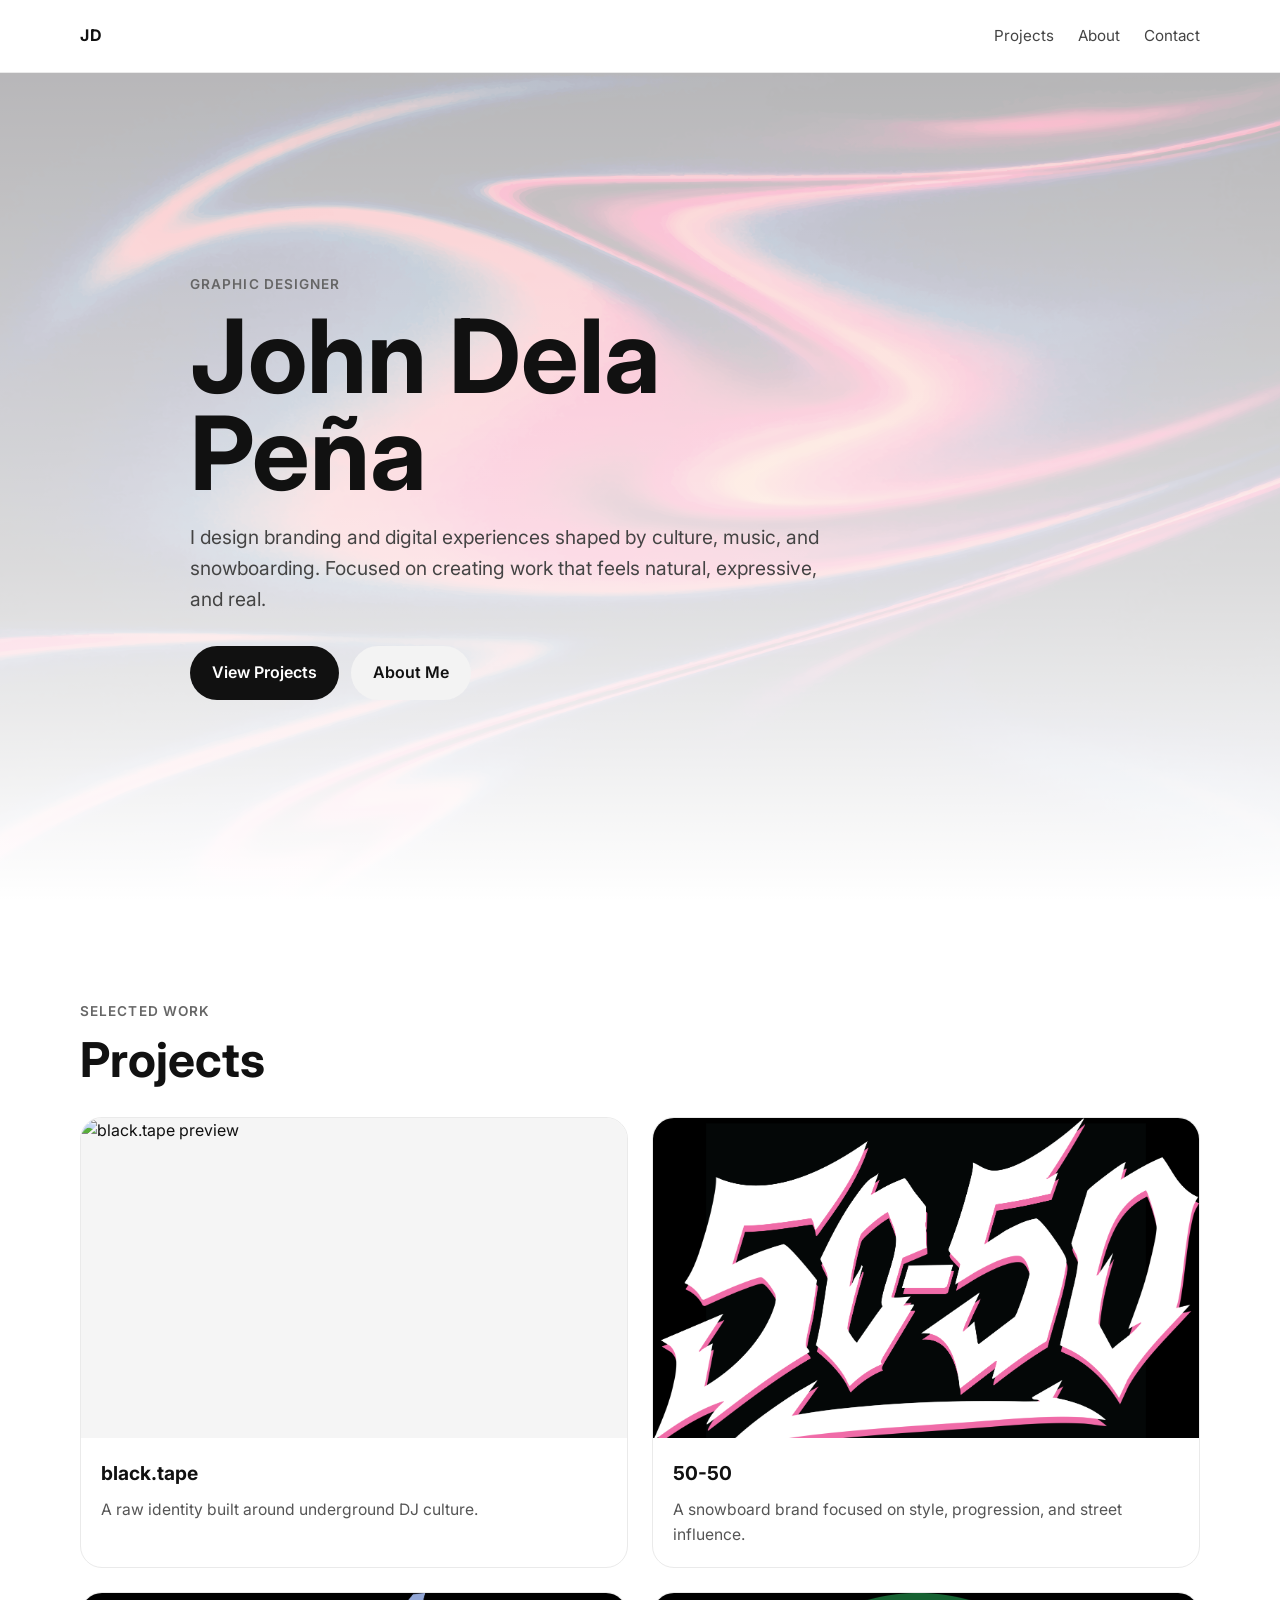
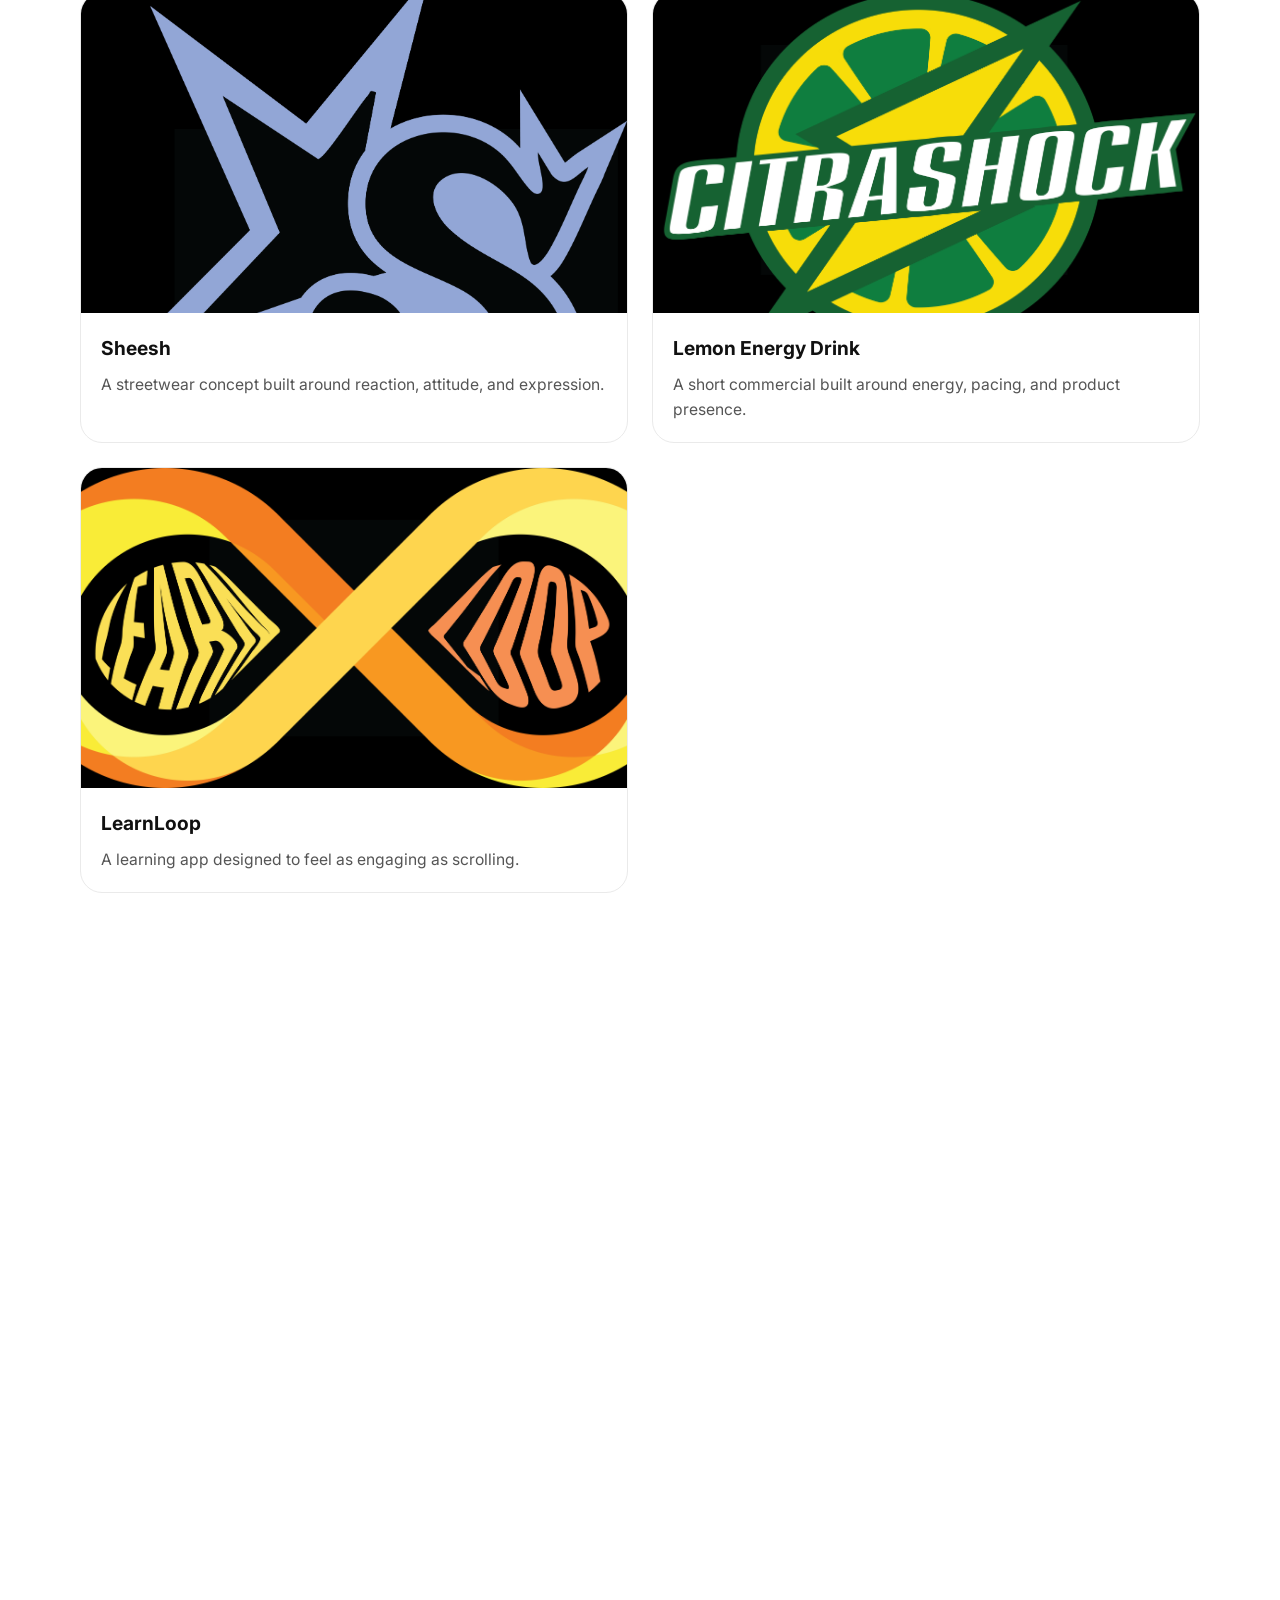
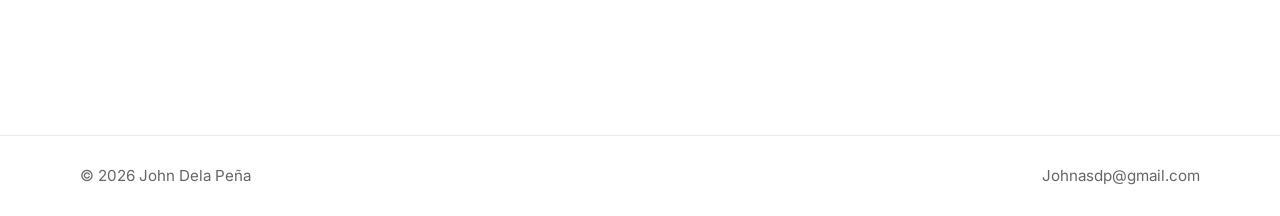
==== commit a1321555: "Refinement push" ====
--- a/index.html
+++ b/index.html
@@ -29,28 +29,27 @@
 
   <!-- HERO -->
   <main>
-    <section class="hero container">
-      <div class="hero-text">
-        <p class="eyebrow">Graphic Designer</p>
-        <h1>John Dela Peña</h1>
+    <section class="hero hero-minimal fade-in">
+      <div class="container hero-minimal-inner">
+        <div class="hero-text">
+          <p class="eyebrow">Graphic Designer</p>
+          <h1>John Dela Peña</h1>
 
-        <p class="hero-description">
-          Designer focused on branding, digital experiences, and culture-driven visuals.
-        </p>
+          <p class="hero-description">
+            I design branding and digital experiences shaped by culture, music, and snowboarding.
+            Focused on creating work that feels natural, expressive, and real.
+          </p>
 
-        <div class="hero-actions">
-          <a class="button" href="#projects">View Projects</a>
-          <a class="button button-secondary" href="mailto:Johnasdp@gmail.com">Contact Me</a>
+          <div class="hero-actions">
+            <a class="button" href="#projects">View Projects</a>
+            <a class="button button-secondary" href="#about">About Me</a>
+          </div>
         </div>
-      </div>
-
-      <div class="hero-image">
-        <img src="images/profile.jpg" alt="John Dela Peña" />
       </div>
     </section>
 
     <!-- PROJECTS -->
-    <section id="projects" class="projects-section container">
+    <section id="projects" class="projects-section container fade-in">
       <div class="section-heading">
         <p class="eyebrow">Selected Work</p>
         <h2>Projects</h2>
@@ -60,28 +59,28 @@
 
         <!-- BLACKTAPE -->
         <a class="project-card" href="./projects/blacktape.html">
-          <img src="images/blacktape/blacktape-1.png" alt="black.tape preview" />
+          <img src="images/blacktape/blacktape-thumb.png" alt="black.tape preview" />
           <div class="project-card-content">
             <h3>black.tape</h3>
-            <p>Underground music platform identity.</p>
+            <p>A raw identity built around underground DJ culture.</p>
           </div>
         </a>
 
         <!-- FIFTY50 -->
         <a class="project-card" href="./projects/fifty50.html">
-          <img src="images/fifty50/fifty50-1.png" alt="50-50 preview" />
+          <img src="images/fifty50/fifty50-thumb.png" alt="50-50 preview" />
           <div class="project-card-content">
             <h3>50-50</h3>
-            <p>Snowboard apparel brand concept.</p>
+            <p>A snowboard brand focused on style, progression, and street influence.</p>
           </div>
         </a>
 
         <!-- SHEESH -->
         <a class="project-card" href="./projects/sheesh.html">
-          <img src="images/sheesh/sheesh-1.png" alt="Sheesh preview" />
+          <img src="images/sheesh/sheesh-thumb.png" alt="Sheesh preview" />
           <div class="project-card-content">
             <h3>Sheesh</h3>
-            <p>Streetwear brand identity.</p>
+            <p>A streetwear concept built around reaction, attitude, and expression.</p>
           </div>
         </a>
 
@@ -90,16 +89,16 @@
           <img src="images/commercial-thumb.png" alt="Lemon Energy Drink commercial preview" />
           <div class="project-card-content">
             <h3>Lemon Energy Drink</h3>
-            <p>Short-form commercial project.</p>
+            <p>A short commercial built around energy, pacing, and product presence.</p>
           </div>
         </a>
 
         <!-- APP -->
         <a class="project-card" href="./projects/app.html">
-          <img src="images/app/learnloop-1.png" alt="LearnLoop preview" />
+          <img src="images/app/learnloop-thumb.png" alt="LearnLoop preview" />
           <div class="project-card-content">
             <h3>LearnLoop</h3>
-            <p>Educational app inspired by TikTok + Duolingo.</p>
+            <p>A learning app designed to feel as engaging as scrolling.</p>
           </div>
         </a>
 
@@ -107,16 +106,35 @@
     </section>
 
     <!-- ABOUT -->
-    <section id="about" class="about-section container">
+    <section id="about" class="about-section container fade-in">
       <div class="section-heading">
         <p class="eyebrow">About</p>
         <h2>About Me</h2>
       </div>
 
-      <p class="about-text">
-        I’m a graphic designer focused on branding, digital experiences, and visual storytelling.
-        My work explores culture, identity, and creating design systems that feel intentional and refined.
-      </p>
+      <div class="about-layout">
+        <div class="about-image">
+          <img src="images/profile.jpg" alt="Portrait of John Dela Peña" />
+        </div>
+
+        <div class="about-content">
+          <p>
+            I’m a graphic designer interested in branding, digital experiences, and visual storytelling.
+            A lot of my work is influenced by things I’m into like music, snowboarding, and digital culture.
+          </p>
+
+          <p>
+            I create work that feels intentional, expressive, and connected to real people.
+            Whether I’m building a brand system, designing an interface, or working on motion, I want the final result
+            to feel clean, memorable, and grounded in a strong idea.
+          </p>
+
+          <p>
+            I also built this portfolio myself using HTML and CSS in Visual Studio Code, then published it through GitHub Pages.
+            Doing it this way gave me full control over the structure, layout, and how my work is presented.
+          </p>
+        </div>
+      </div>
     </section>
 
   </main>
@@ -129,5 +147,18 @@
     </div>
   </footer>
 
+  <script>
+    const elements = document.querySelectorAll('.fade-in');
+
+    const observer = new IntersectionObserver((entries) => {
+      entries.forEach(entry => {
+        if (entry.isIntersecting) {
+          entry.target.classList.add('show');
+        }
+      });
+    });
+
+    elements.forEach(el => observer.observe(el));
+  </script>
 </body>
 </html>
--- a/style.css
+++ b/style.css
@@ -68,13 +68,56 @@
   color: #111;
 }
 
+/* HERO */
+
 .hero {
   min-height: calc(100vh - 72px);
-  display: grid;
-  grid-template-columns: 1.2fr 0.8fr;
-  gap: 48px;
+  display: flex;
   align-items: center;
   padding: 72px 0;
+}
+
+.hero-minimal {
+  position: relative;
+  overflow: hidden;
+  background-color: #ffffff;
+}
+
+/* IMAGE LAYER (opacity controlled here) */
+.hero-minimal::before {
+  content: "";
+  position: absolute;
+  inset: 0;
+  background: url("images/backgrounds/hero-bg.png") center/cover no-repeat;
+  opacity: 0.3; /* 🔥 adjust this */
+  z-index: 0;
+}
+
+/* SOFT WHITE OVERLAY */
+.hero-minimal::after {
+  content: "";
+  position: absolute;
+  inset: 0;
+  background: linear-gradient(
+    to bottom,
+    rgba(255,255,255,0.7) 0%,
+    rgba(255,255,255,0.85) 60%,
+    #ffffff 100%
+  );
+  z-index: 1;
+}
+
+/* CONTENT ON TOP */
+.hero-minimal-inner {
+  position: relative;
+  z-index: 2;
+  width: 100%;
+  max-width: 900px;
+  margin: 0 auto;
+}
+
+.hero-text {
+  text-align: left;
 }
 
 .eyebrow {
@@ -87,16 +130,17 @@
 }
 
 .hero h1 {
-  font-size: clamp(2.5rem, 6vw, 5rem);
-  line-height: 0.98;
+  font-size: clamp(3.5rem, 8vw, 7rem);
+  line-height: 0.95;
   margin-bottom: 20px;
+  max-width: 700px;
 }
 
 .hero-description {
-  max-width: 600px;
-  font-size: 1.1rem;
+  max-width: 640px;
+  font-size: 1.2rem;
   color: #444;
-  margin-bottom: 28px;
+  margin-bottom: 32px;
 }
 
 .hero-actions {
@@ -104,6 +148,8 @@
   flex-wrap: wrap;
   gap: 12px;
 }
+
+/* BUTTONS */
 
 .button {
   display: inline-flex;
@@ -127,12 +173,7 @@
   color: #111;
 }
 
-.hero-image img {
-  width: 100%;
-  aspect-ratio: 4 / 5;
-  object-fit: cover;
-  border-radius: 24px;
-}
+/* SECTIONS */
 
 .projects-section,
 .about-section {
@@ -147,6 +188,8 @@
   font-size: clamp(2rem, 4vw, 3rem);
   line-height: 1.05;
 }
+
+/* PROJECTS */
 
 .projects-grid {
   display: grid;
@@ -172,6 +215,7 @@
   height: 320px;
   object-fit: cover;
   background: #f5f5f5;
+  object-position: center top;
 }
 
 .project-card-content {
@@ -188,11 +232,33 @@
   font-size: 0.98rem;
 }
 
-.about-text {
-  max-width: 760px;
+/* ABOUT */
+
+.about-layout {
+  display: grid;
+  grid-template-columns: 320px 1fr;
+  gap: 40px;
+  align-items: start;
+}
+
+.about-image img {
+  width: 100%;
+  border-radius: 24px;
+  object-fit: cover;
+  border: 1px solid #ececec;
+}
+
+.about-content {
+  max-width: 720px;
+}
+
+.about-content p {
   font-size: 1.05rem;
   color: #444;
-}
+  margin-bottom: 18px;
+}
+
+/* FOOTER */
 
 .site-footer {
   border-top: 1px solid #eaeaea;
@@ -208,6 +274,8 @@
   font-size: 0.95rem;
 }
 
+/* PROJECT PAGE */
+
 .project-page {
   padding: 56px 0 100px;
 }
@@ -245,75 +313,10 @@
 .project-gallery img,
 .project-gallery video {
   width: 100%;
-  max-width: 420px;   /* much smaller */
+  max-width: 420px;
   margin: 0 auto;
   border-radius: 20px;
   border: 1px solid #ececec;
-}
-
-.project-links {
-  display: flex;
-  flex-wrap: wrap;
-  gap: 12px;
-}
-
-.text-link {
-  font-weight: 600;
-  text-decoration: underline;
-  text-underline-offset: 3px;
-}
-
-.back-link {
-  display: inline-block;
-  margin-bottom: 28px;
-  color: #555;
-}
-
-@media (max-width: 900px) {
-  .hero {
-    grid-template-columns: 1fr;
-    gap: 32px;
-    min-height: auto;
-  }
-
-  .hero-image {
-    order: -1;
-  }
-
-  .projects-grid {
-    grid-template-columns: 1fr;
-  }
-
-  .project-card img {
-    height: auto;
-  }
-
-  .footer-inner {
-    flex-direction: column;
-    align-items: flex-start;
-    justify-content: center;
-    padding: 20px 0;
-  }
-}
-
-@media (max-width: 640px) {
-  .nav {
-    gap: 16px;
-  }
-
-  .nav a {
-    font-size: 0.9rem;
-  }
-
-  .container {
-    width: min(1120px, calc(100% - 24px));
-  }
-
-  .hero,
-  .projects-section,
-  .about-section {
-    padding: 72px 0;
-  }
 }
 
 .wide-gallery img,
@@ -326,4 +329,178 @@
   width: 100%;
   margin: 0 auto;
   border-radius: 20px;
+}
+
+.project-links {
+  display: flex;
+  flex-wrap: wrap;
+  gap: 12px;
+}
+
+.text-link {
+  font-weight: 600;
+  text-decoration: underline;
+  text-underline-offset: 3px;
+}
+
+.back-link {
+  display: inline-block;
+  margin-bottom: 28px;
+  color: #555;
+}
+
+/* ANIMATION */
+
+.fade-in {
+  opacity: 0;
+  transform: translateY(20px);
+  transition: all 0.6s ease;
+}
+
+.fade-in.show {
+  opacity: 1;
+  transform: translateY(0);
+}
+
+/* RESPONSIVE */
+
+@media (max-width: 900px) {
+  .hero {
+    min-height: auto;
+    padding: 72px 0;
+  }
+
+  .hero-minimal-inner {
+    max-width: 100%;
+  }
+
+  .hero h1 {
+    font-size: clamp(3rem, 12vw, 5rem);
+  }
+
+  .hero-description {
+    font-size: 1.1rem;
+  }
+
+  .projects-grid {
+    grid-template-columns: 1fr;
+  }
+
+  .project-card img {
+    height: auto;
+  }
+
+  .about-layout {
+    grid-template-columns: 1fr;
+    gap: 24px;
+  }
+
+  .footer-inner {
+    flex-direction: column;
+    align-items: flex-start;
+    padding: 20px 0;
+  }
+}
+
+@media (max-width: 640px) {
+  .nav {
+    gap: 16px;
+  }
+
+  .nav a {
+    font-size: 0.9rem;
+  }
+
+  .container {
+    width: min(1120px, calc(100% - 24px));
+  }
+
+  .hero,
+  .projects-section,
+  .about-section {
+    padding: 72px 0;
+  }
+
+  .hero h1 {
+    font-size: clamp(2.8rem, 13vw, 4.5rem);
+  }
+
+  .hero-description {
+    font-size: 1.05rem;
+  }
+
+  .button {
+    padding: 13px 20px;
+  }
+}
+
+.hero-minimal::before {
+  opacity: 1;
+}
+
+.hero-minimal {
+  background: url("images/backgrounds/hero-bg.png") center/cover no-repeat;
+}
+
+.project-card img {
+  width: 100%;
+  height: 320px;
+  object-fit: cover;
+  object-position: center top;
+}
+
+.project-details h2 {
+  margin-top: 32px;
+}
+
+.project-details p {
+  margin-bottom: 16px;
+}
+
+.project-layout {
+  display: grid;
+  grid-template-columns: 1fr 1.5fr;
+  gap: 60px;
+  align-items: start;
+}
+
+.project-text {
+  position: sticky;
+  top: 100px;
+}
+
+@media (max-width: 900px) {
+  .project-layout {
+    grid-template-columns: 1fr;
+  }
+
+  .project-text {
+    position: static;
+  }
+}
+
+.project-text {
+  position: sticky;
+  top: 100px;
+  padding-bottom: 35px;
+}
+
+.project-text h2 {
+  margin-top: 20px;
+  margin-bottom: 8px;
+}
+
+.project-text p {
+  margin-bottom: 18px;
+}
+
+.project-links-sticky {
+  margin-top: 30px;
+}
+
+/* Disable sticky on shorter screens */
+@media (max-height: 800px) {
+  .project-text {
+    position: static;
+  }
 }
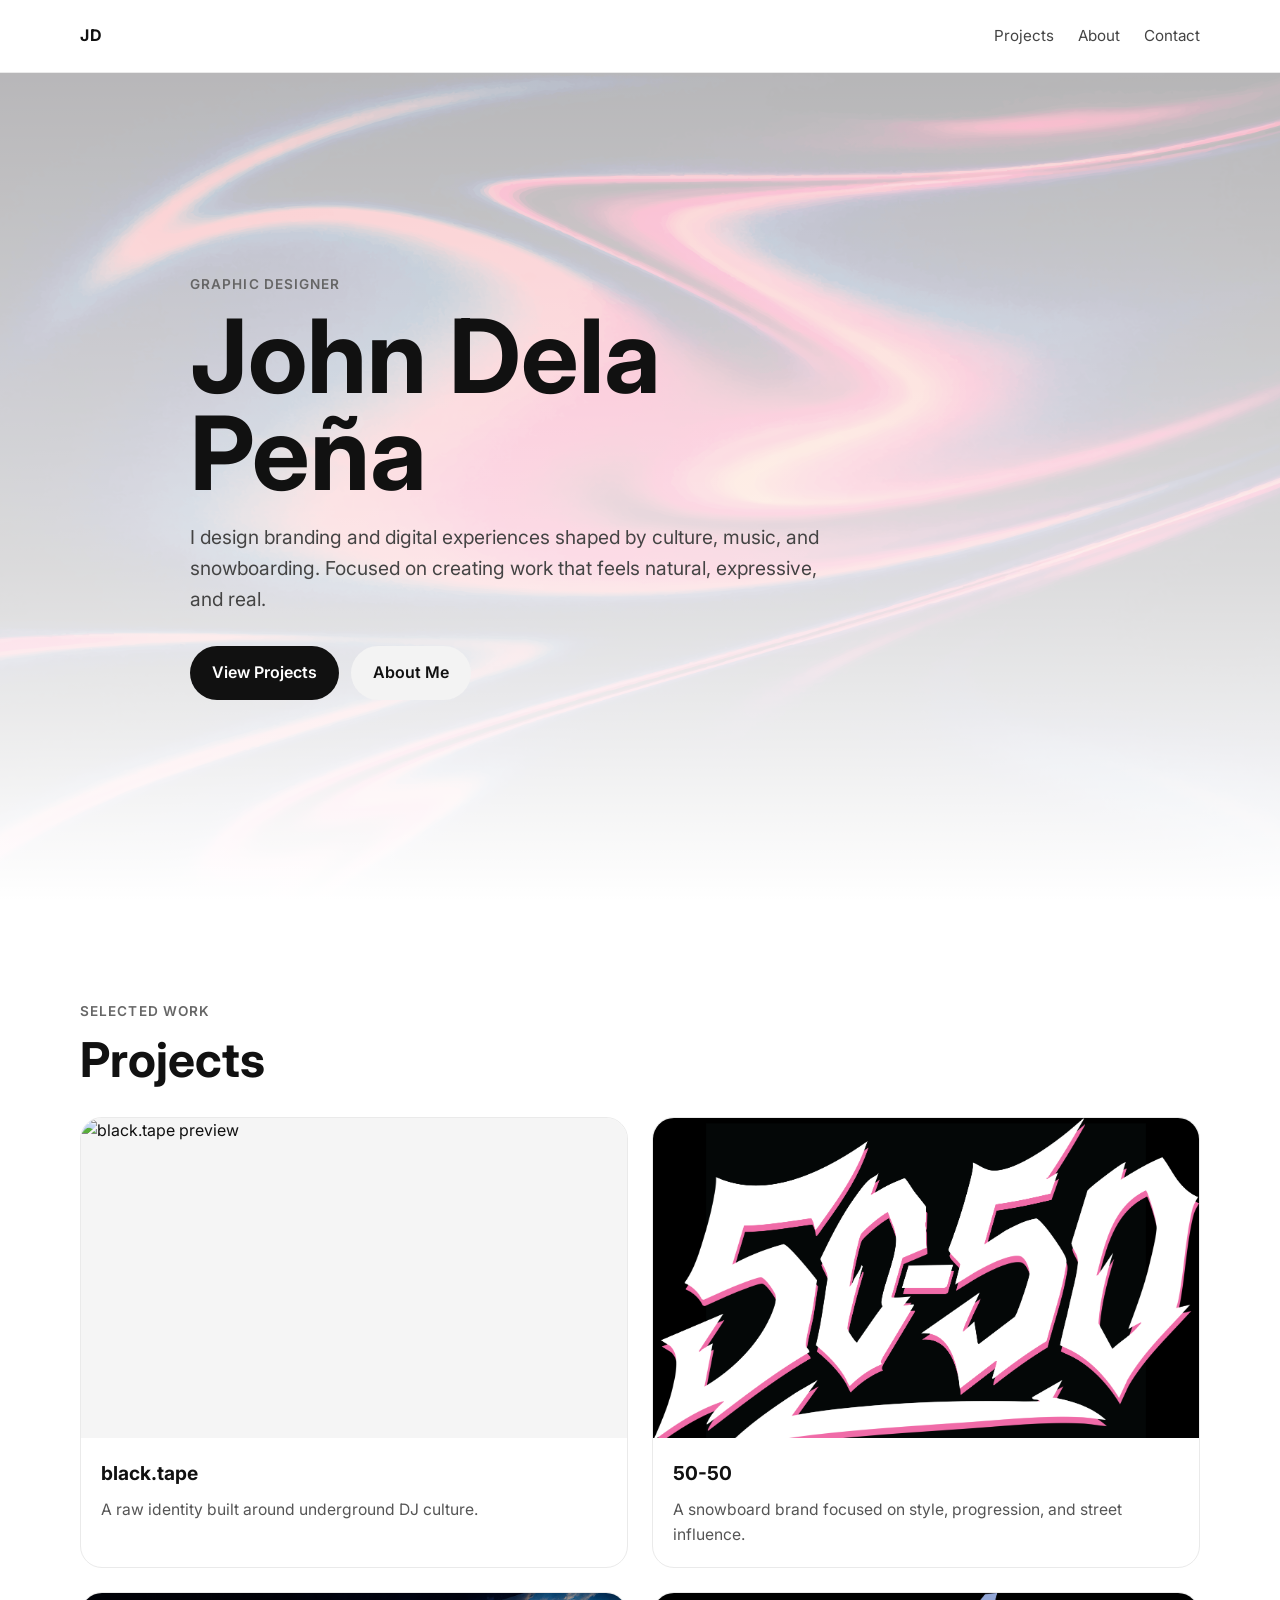
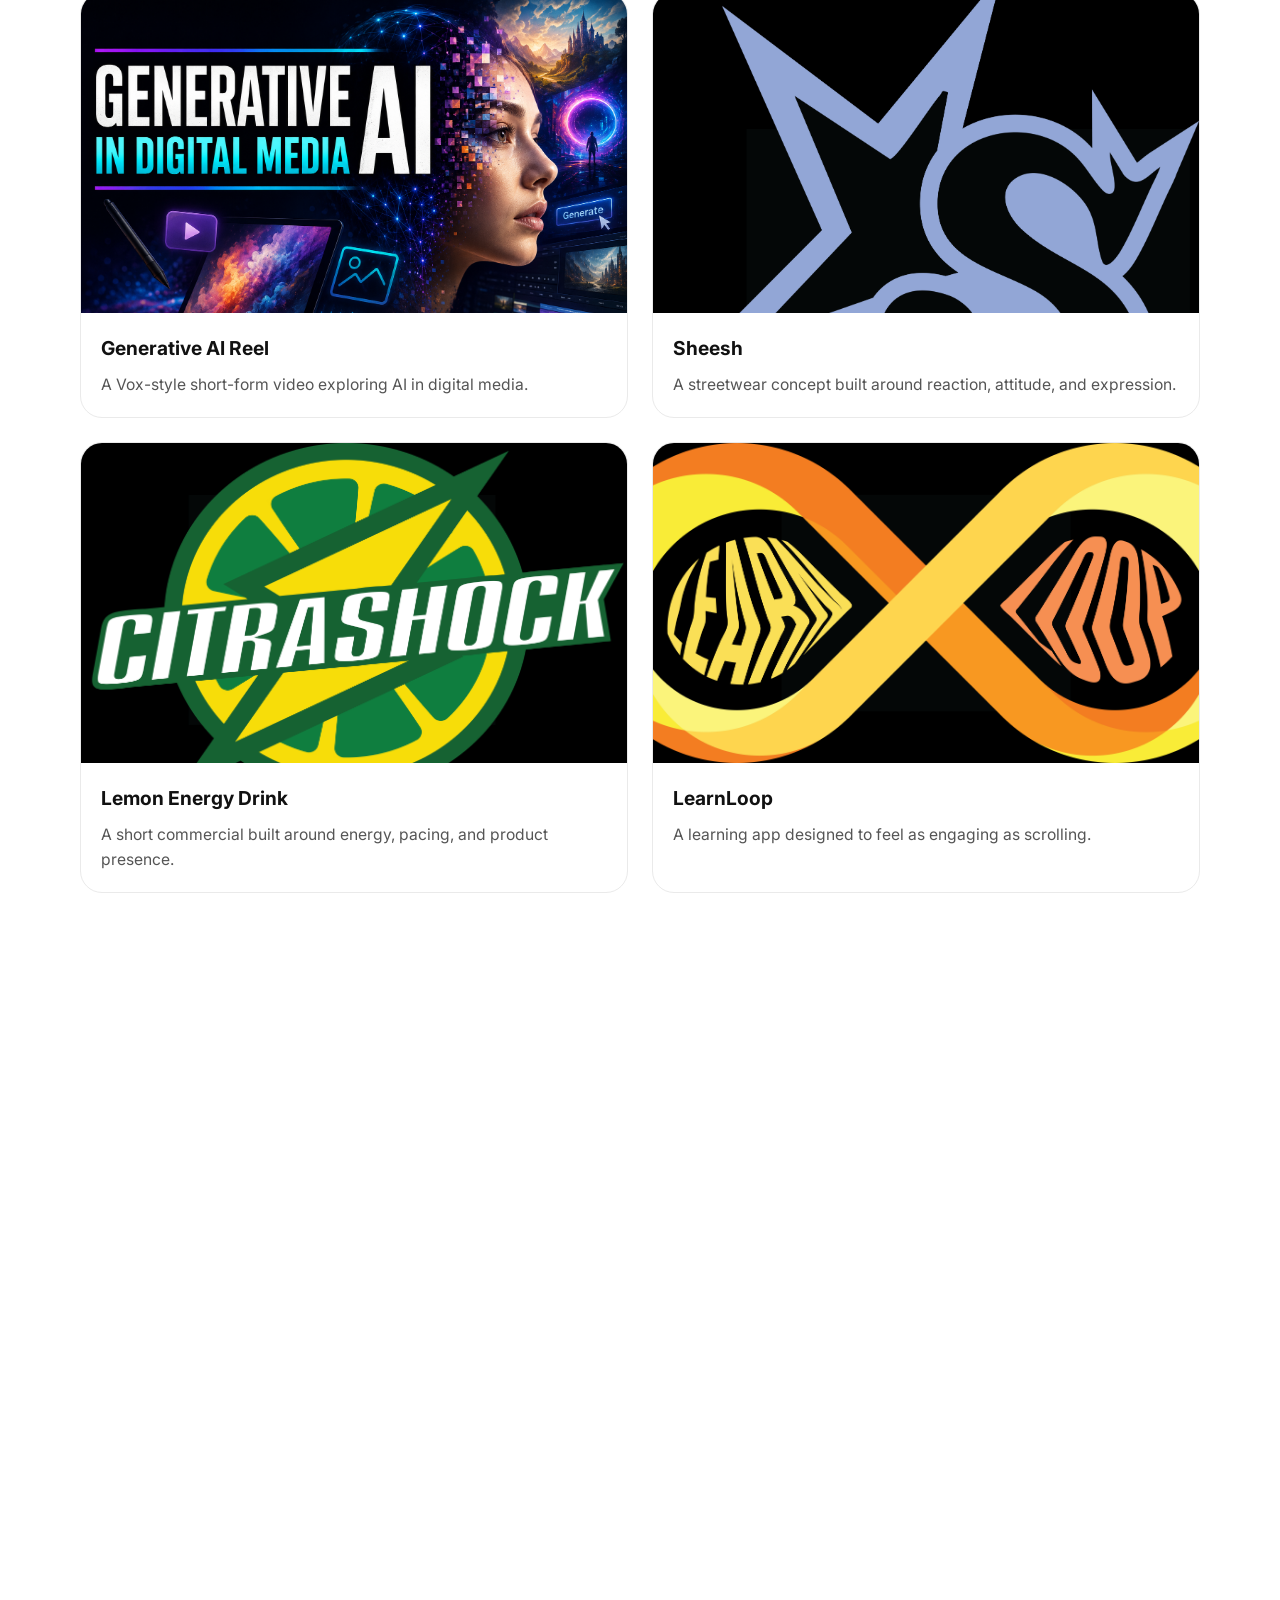
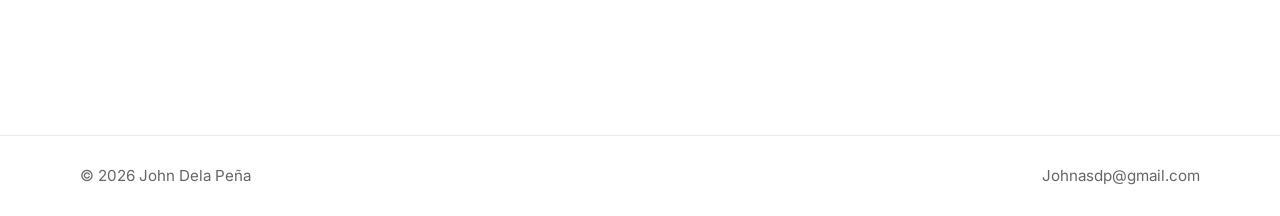
==== commit 33e4a5eb: "update commit" ====
--- a/index.html
+++ b/index.html
@@ -14,7 +14,6 @@
 
 <body>
 
-  <!-- HEADER -->
   <header class="site-header">
     <div class="container header-inner">
       <a href="./index.html" class="logo">JD</a>
@@ -27,7 +26,6 @@
     </div>
   </header>
 
-  <!-- HERO -->
   <main>
     <section class="hero hero-minimal fade-in">
       <div class="container hero-minimal-inner">
@@ -48,7 +46,6 @@
       </div>
     </section>
 
-    <!-- PROJECTS -->
     <section id="projects" class="projects-section container fade-in">
       <div class="section-heading">
         <p class="eyebrow">Selected Work</p>
@@ -57,7 +54,6 @@
 
       <div class="projects-grid">
 
-        <!-- BLACKTAPE -->
         <a class="project-card" href="./projects/blacktape.html">
           <img src="images/blacktape/blacktape-thumb.png" alt="black.tape preview" />
           <div class="project-card-content">
@@ -66,7 +62,6 @@
           </div>
         </a>
 
-        <!-- FIFTY50 -->
         <a class="project-card" href="./projects/fifty50.html">
           <img src="images/fifty50/fifty50-thumb.png" alt="50-50 preview" />
           <div class="project-card-content">
@@ -75,7 +70,14 @@
           </div>
         </a>
 
-        <!-- SHEESH -->
+        <a class="project-card" href="./projects/ai-reel.html">
+          <img src="images/ai-reel/ai-reel-thumb.png" alt="Generative AI reel preview" />
+          <div class="project-card-content">
+            <h3>Generative AI Reel</h3>
+            <p>A Vox-style short-form video exploring AI in digital media.</p>
+          </div>
+        </a>
+
         <a class="project-card" href="./projects/sheesh.html">
           <img src="images/sheesh/sheesh-thumb.png" alt="Sheesh preview" />
           <div class="project-card-content">
@@ -84,7 +86,6 @@
           </div>
         </a>
 
-        <!-- COMMERCIAL -->
         <a class="project-card" href="./projects/commercial.html">
           <img src="images/commercial-thumb.png" alt="Lemon Energy Drink commercial preview" />
           <div class="project-card-content">
@@ -93,7 +94,6 @@
           </div>
         </a>
 
-        <!-- APP -->
         <a class="project-card" href="./projects/app.html">
           <img src="images/app/learnloop-thumb.png" alt="LearnLoop preview" />
           <div class="project-card-content">
@@ -105,7 +105,6 @@
       </div>
     </section>
 
-    <!-- ABOUT -->
     <section id="about" class="about-section container fade-in">
       <div class="section-heading">
         <p class="eyebrow">About</p>
@@ -139,7 +138,6 @@
 
   </main>
 
-  <!-- FOOTER -->
   <footer class="site-footer">
     <div class="container footer-inner">
       <p>© 2026 John Dela Peña</p>
--- a/style.css
+++ b/style.css
@@ -503,4 +503,24 @@
   .project-text {
     position: static;
   }
-}+}
+
+/* =========================
+   THEME TOGGLE
+========================= */
+
+.theme-toggle {
+  background: transparent;
+  border: 1px solid currentColor;
+  color: inherit;
+  border-radius: 999px;
+  padding: 0.4rem 0.7rem;
+  cursor: pointer;
+  font-size: 1rem;
+  transition: 0.3s ease;
+}
+
+.theme-toggle:hover {
+  transform: translateY(-2px);
+}
+
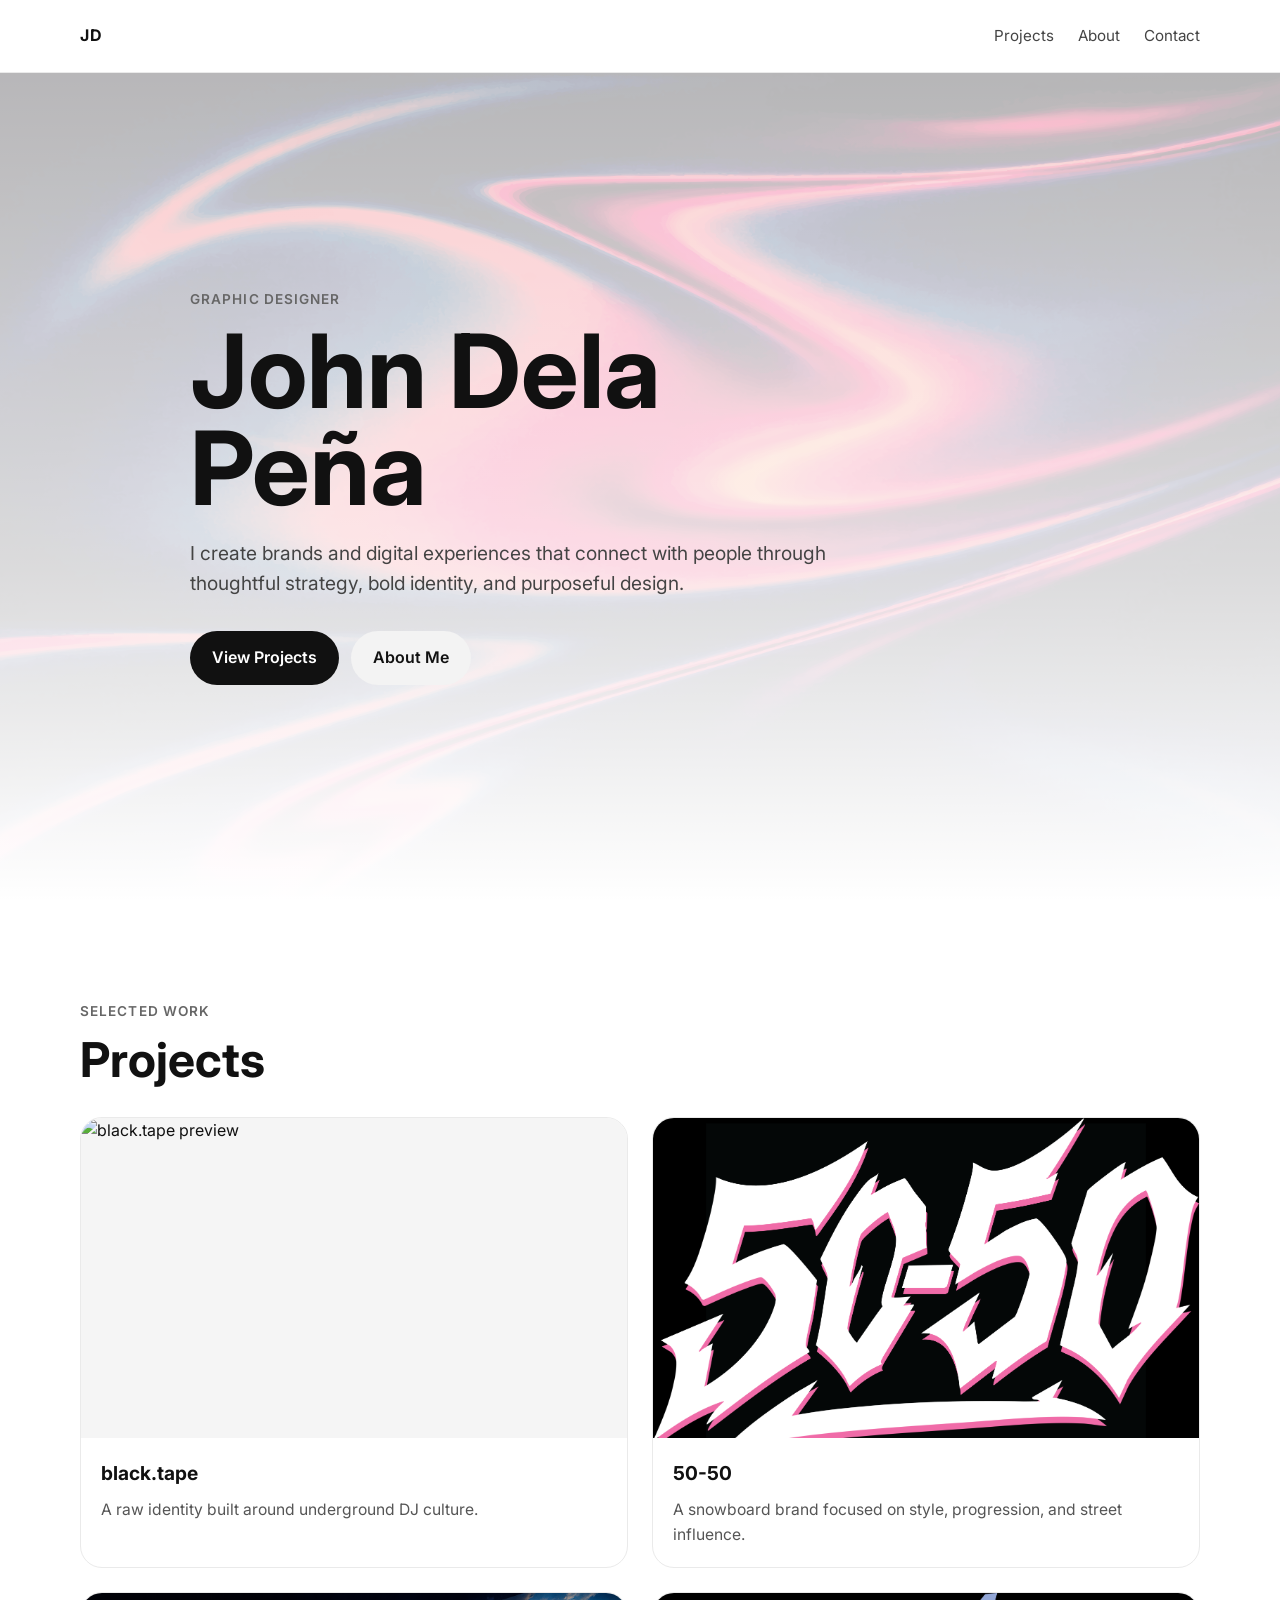
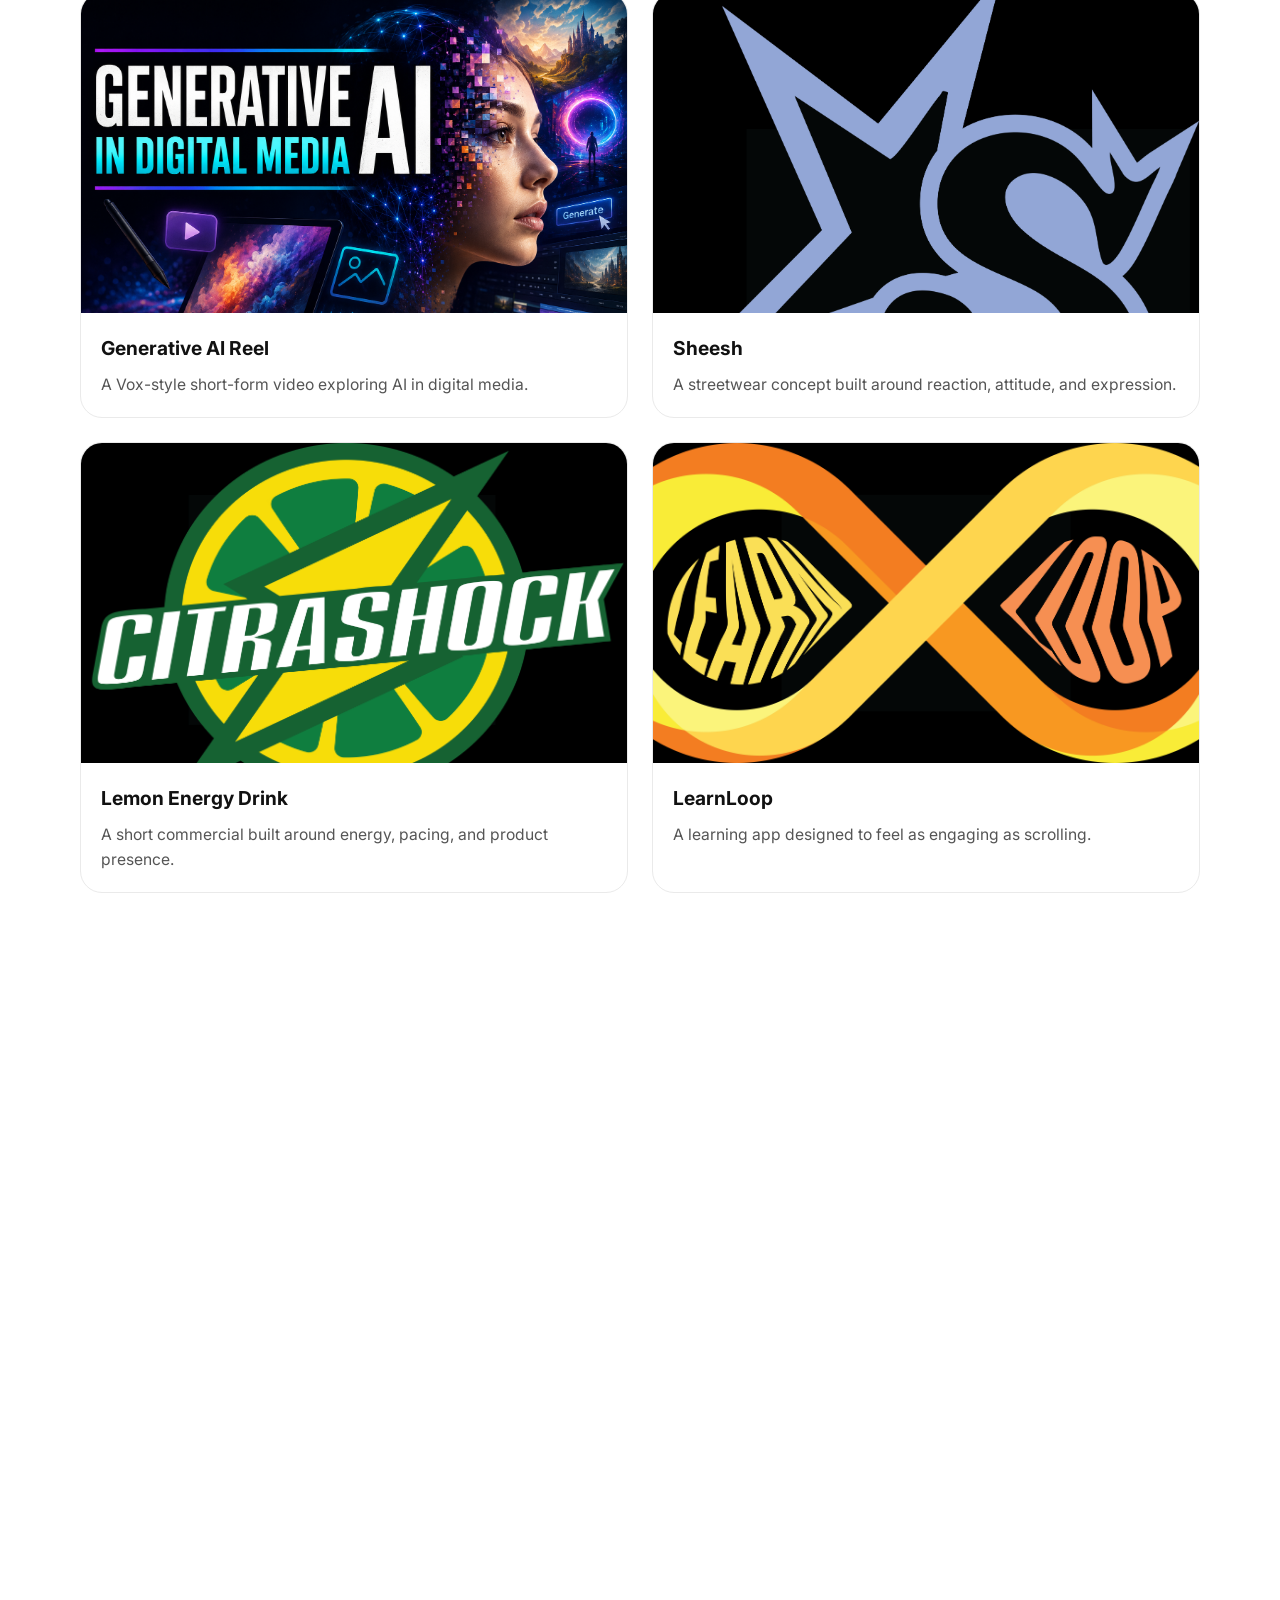
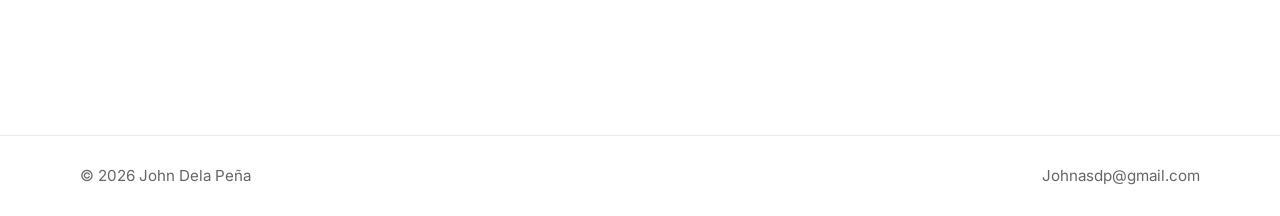
==== commit 83887d59: "desc commit" ====
--- a/index.html
+++ b/index.html
@@ -34,8 +34,7 @@
           <h1>John Dela Peña</h1>
 
           <p class="hero-description">
-            I design branding and digital experiences shaped by culture, music, and snowboarding.
-            Focused on creating work that feels natural, expressive, and real.
+            I create brands and digital experiences that connect with people through thoughtful strategy, bold identity, and purposeful design.
           </p>
 
           <div class="hero-actions">
